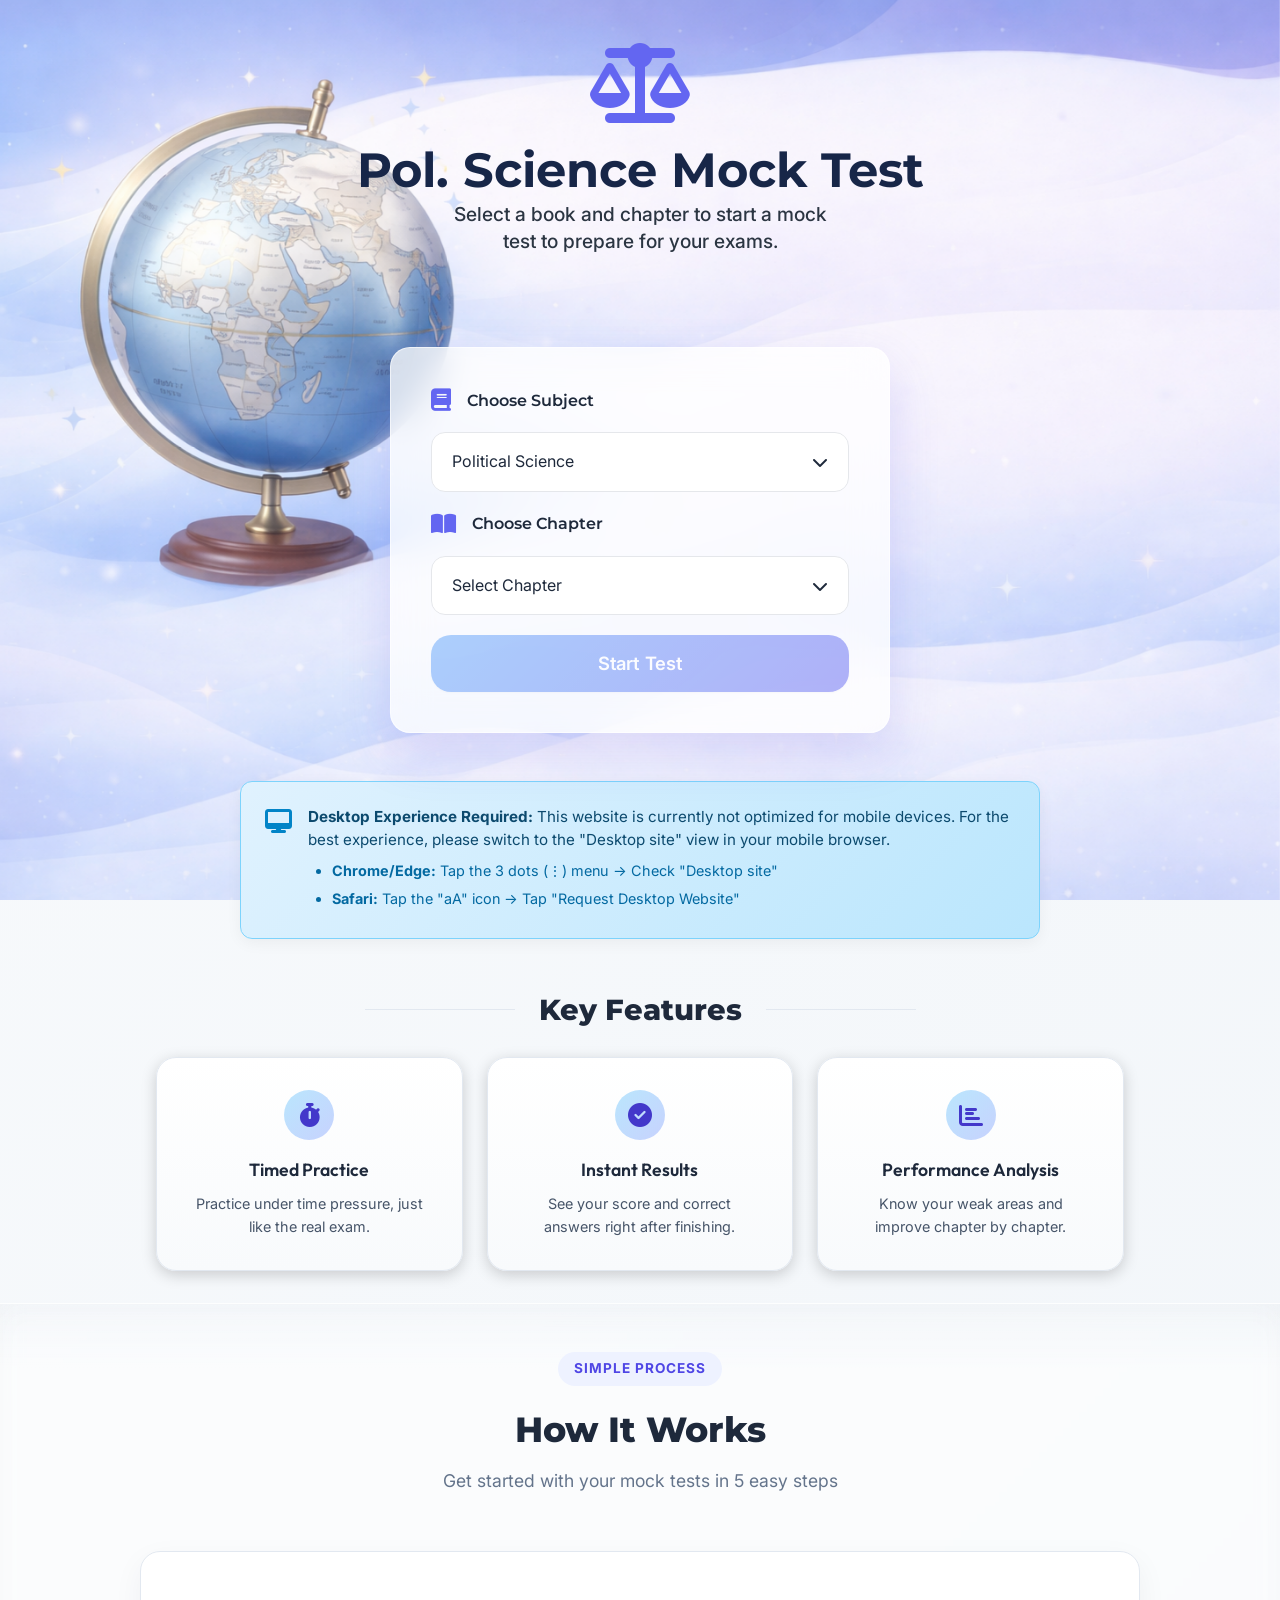
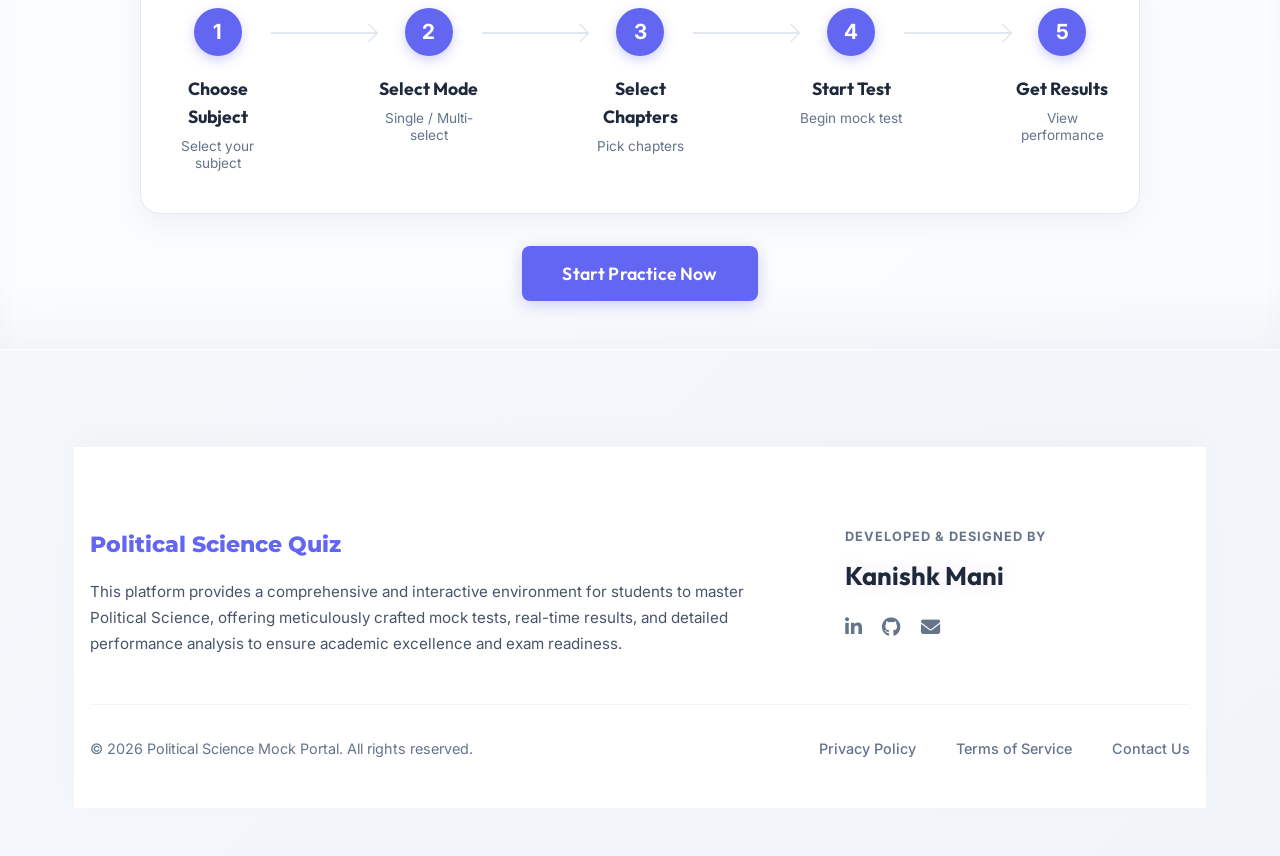
==== index.html @ 64379ecf "Add files via upload" ====
<!DOCTYPE html>
<html lang="en">

<head>
    <meta charset="UTF-8">
    <meta name="viewport" content="width=device-width, initial-scale=1.0">
    <title>Political Science Mock Test</title>
    <link rel="icon" type="image/png" href="assets/Favicon.png">

    <!-- CSS Files -->
    <link rel="stylesheet" href="css/common.css">
    <link rel="stylesheet" href="css/home.css">

    <!-- Google Fonts -->
    <link
        href="https://fonts.googleapis.com/css2?family=Inter:wght@400;500;600;700&family=Outfit:wght@400;600;700&family=Montserrat:wght@700;800&display=swap"
        rel="stylesheet">

    <!-- Font Awesome Icons -->
    <link rel="stylesheet" href="https://cdnjs.cloudflare.com/ajax/libs/font-awesome/6.4.0/css/all.min.css">
    <link rel="stylesheet" href="https://cdnjs.cloudflare.com/ajax/libs/font-awesome/4.7.0/css/font-awesome.min.css">
</head>

<body>
    <div id="app">
        <!-- Home Page -->
        <section id="home-view" class="view home-page">
            <div class="home-background"></div>

            <!-- Hero Section -->
            <header class="hero">
                <div class="hero-content">
                    <div class="hero-icon">
                        <i class="fa-solid fa-scale-balanced"></i>
                    </div>
                    <h1>Pol. Science Mock Test</h1>
                    <p>Select a book and chapter to start a mock test to prepare for your exams.</p>
                </div>
            </header>

            <!-- Main Content -->
            <main class="home-main">
                <!-- Selection Container -->
                <div class="selection-container">
                    <!-- Subject Selection -->
                    <div class="selection-header">
                        <div class="card-icon">
                            <i class="fa-solid fa-book"></i>
                        </div>
                        <label for="subject-trigger">Choose Subject</label>
                    </div>
                    <div class="custom-dropdown" id="subject-dropdown">
                        <div class="dropdown-trigger" id="subject-trigger">
                            <span id="selected-subject-text">Select Subject</span>
                            <i class="fas fa-chevron-down"></i>
                        </div>
                        <div class="dropdown-content" id="subject-dropdown-content">
                            <div class="chapter-list" id="subject-list">
                                <!-- Subjects will be injected here by JavaScript -->
                            </div>
                            <div class="hint-border"></div>
                        </div>
                    </div>

                    <!-- Chapter Selection -->
                    <div class="selection-header">
                        <div class="card-icon">
                            <i class="fa-sharp fa-solid fa-book-open"></i>
                        </div>
                        <label for="chapter-select">Choose Chapter</label>
                    </div>
                    <div class="custom-dropdown disabled" id="chapter-dropdown">
                        <div class="dropdown-trigger" id="chapter-trigger">
                            <span id="selected-chapter-text">Select Chapter</span>
                            <i class="fas fa-chevron-down"></i>
                        </div>
                        <div class="dropdown-content" id="chapter-dropdown-content">
                            <!-- Mode Selection -->
                            <div class="dropdown-header">
                                <label class="mode-option">
                                    <input type="radio" name="selection-mode" value="multi" checked>
                                    <span class="radio-custom"></span>
                                    <span class="mode-label">Multi-select mode</span>
                                </label>
                                <label class="mode-option">
                                    <input type="radio" name="selection-mode" value="single">
                                    <span class="radio-custom"></span>
                                    <span class="mode-label">Single-select mode</span>
                                </label>
                            </div>

                            <!-- Chapter List -->
                            <div class="chapter-list" id="chapter-list">
                                <div class="no-subject-msg">Please select a subject first</div>
                            </div>

                            <!-- Footer -->
                            <div class="dropdown-footer">
                                <div class="selection-status" id="selection-status">
                                    <span id="selected-count">0</span> Chapters Selected
                                </div>
                                <div class="dropdown-actions">
                                    <button type="button" class="apply-btn" id="apply-chapters-btn">Apply</button>
                                    <button type="button" class="clear-btn" id="clear-chapters-btn">Clear</button>
                                </div>
                            </div>

                            <!-- Mode Hint -->
                            <div class="mode-hint" id="mode-hint">
                                Multi-select mode: 50 random questions, 60-minute limit
                            </div>
                        </div>
                    </div>

                    <!-- Reshuffle Toggle -->
                    <div class="reshuffle-container">
                        <label class="toggle-label">
                            <input type="checkbox" id="reshuffle-toggle" checked>
                            <span class="toggle-slider"></span>
                            <span class="toggle-text">Reshuffle Questions</span>
                        </label>
                    </div>

                    <!-- Start Test Button -->
                    <button id="start-test-btn" class="primary-btn" disabled>
                        <span>Start Test</span>
                    </button>
                </div>

                <!-- Mobile Info Banner -->
                <div class="mobile-info-banner">
                    <i class="fas fa-desktop"></i>
                    <div class="mobile-info-content">
                        <p><strong>Desktop Experience Required:</strong> This website is currently not optimized for
                            mobile devices. For the best experience, please switch to the "Desktop site" view in your
                            mobile browser.</p>
                        <ul class="desktop-steps">
                            <li><strong>Chrome/Edge:</strong> Tap the 3 dots (⋮) menu &rarr; Check "Desktop site"</li>
                            <li><strong>Safari:</strong> Tap the "aA" icon &rarr; Tap "Request Desktop Website"</li>
                        </ul>
                    </div>
                </div>

                <!-- Key Features Divider -->
                <div class="features-divider">
                    <span class="line"></span>
                    <h3 class="features-title">Key Features</h3>
                    <span class="line"></span>
                </div>

                <!-- Features Section -->
                <div class="features-section">
                    <div class="feature-card">
                        <div class="feature-icon">
                            <i class="fas fa-stopwatch"></i>
                        </div>
                        <h4>Timed Practice</h4>
                        <p>Practice under time pressure, just like the real exam.</p>
                    </div>
                    <div class="feature-card">
                        <div class="feature-icon">
                            <i class="fas fa-check-circle"></i>
                        </div>
                        <h4>Instant Results</h4>
                        <p>See your score and correct answers right after finishing.</p>
                    </div>
                    <div class="feature-card">
                        <div class="feature-icon">
                            <i class="fas fa-chart-bar"></i>
                        </div>
                        <h4>Performance Analysis</h4>
                        <p>Know your weak areas and improve chapter by chapter.</p>
                    </div>
                </div>

                <!-- Premium How to Use Section -->
                <section class="how-to-use-wrapper">
                    <div class="how-to-use-container">
                        <div class="how-to-use-header">
                            <span class="badge">Simple Process</span>
                            <h3 class="premium-title">How It Works</h3>
                            <p>Get started with your mock tests in 5 easy steps</p>
                        </div>

                        <div class="timeline-container">
                            <div class="timeline-step">
                                <div class="step-number">1</div>
                                <h4>Choose Subject</h4>
                                <p>Select your subject</p>
                            </div>
                            <div class="timeline-connector"></div>
                            <div class="timeline-step">
                                <div class="step-number">2</div>
                                <h4>Select Mode</h4>
                                <p>Single / Multi-select</p>
                            </div>
                            <div class="timeline-connector"></div>
                            <div class="timeline-step">
                                <div class="step-number">3</div>
                                <h4>Select Chapters</h4>
                                <p>Pick chapters</p>
                            </div>
                            <div class="timeline-connector"></div>
                            <div class="timeline-step">
                                <div class="step-number">4</div>
                                <h4>Start Test</h4>
                                <p>Begin mock test</p>
                            </div>
                            <div class="timeline-connector"></div>
                            <div class="timeline-step">
                                <div class="step-number">5</div>
                                <h4>Get Results</h4>
                                <p>View performance</p>
                            </div>
                        </div>

                        <!-- Start Practice Action -->
                        <div class="practice-action">
                            <button id="practice-now-btn" class="primary-btn practice-now-btn">Start Practice
                                Now</button>
                        </div>
                    </div>
                </section>

                <!-- Footer Section -->
                <footer class="home-footer">
                    <div class="footer-inner">
                        <div class="footer-top">
                            <div class="footer-info">
                                <h4 class="footer-logo">Political Science Quiz</h4>
                                <p class="footer-description">This platform provides a comprehensive and interactive
                                    environment for students to master Political Science, offering meticulously crafted
                                    mock
                                    tests, real-time results, and detailed performance analysis to ensure academic
                                    excellence and exam readiness.</p>
                            </div>
                            <div class="footer-credits">
                                <span class="credit-label">Developed & Designed By</span>
                                <span class="credit-name">Kanishk Mani</span>
                                <div class="social-minimal">
                                    <a href="https://www.linkedin.com/in/kanishk-mani-087525321/" target="_blank"
                                        title="LinkedIn"><i class="fab fa-linkedin"></i></a>
                                    <a href="https://github.com/Spiderplant7450" target="_blank" title="GitHub"><i
                                            class="fab fa-github"></i></a>
                                    <a href="mailto:kanishk165439i@gmail.com" title="Email"><i
                                            class="fas fa-envelope"></i></a>
                                </div>
                            </div>
                        </div>
                        <div class="footer-divider"></div>
                        <div class="footer-bottom">
                            <p class="copyright">&copy; 2026 Political Science Mock Portal. All rights reserved.</p>
                            <div class="footer-links">
                                <a href="privacy.html">Privacy Policy</a>
                                <a href="terms.html">Terms of Service</a>
                                <a href="contact.html">Contact Us</a>
                            </div>
                        </div>
                    </div>
                </footer>
            </main>
        </section>
    </div>

    <!-- Pre-Test Instructions Modal -->
    <div id="instructions-modal-overlay" class="modal-overlay hidden">
        <div id="instructions-modal" class="modal-content">
            <div class="modal-header">
                <h3>Test Instructions & Guidelines</h3>
            </div>
            <div class="modal-body instructions-body">
                <h4 id="instr-test-title">Test Title: {Subject Name} - Mock Examination 2026</h4>

                <h5 class="instr-section-title">General Instructions:</h5>
                <ul class="instr-list">
                    <li><strong>Duration:</strong> You will have <span id="instr-duration">60 minutes</span> to complete
                        the examination.</li>
                    <li><strong>Question Count:</strong> The test consists of <span id="instr-qcount">50</span> Multiple
                        Choice Questions (MCQs).</li>
                    <li><strong>Marking Scheme:</strong> Each correct answer awards +5.00 marks. A penalty of -1.00 mark
                        is applied for each incorrect response. Unanswered questions receive 0 marks.</li>
                    <li><strong>Navigation:</strong> You can move between questions using the Question Palette on the
                        right side of the screen.</li>
                    <li><strong>Review System:</strong> You may use the "Mark for Review" button to flag questions you
                        wish to revisit later.</li>
                </ul>

                <h5 class="instr-section-title">Important Rules:</h5>
                <div class="instr-rules">
                    <ol>
                        <li><strong>Fullscreen Mode:</strong> You can enter Fullscreen Mode for a more immersive experience using the toggle button in the header. Exiting fullscreen or navigating away will trigger a security warning.</li>
                        <li><strong>Auto-Submit:</strong> The test will automatically submit once the timer reaches
                            00:00:00. Ensure all your answers are saved before time expires.</li>
                        <li><strong>Evaluations:</strong> Only questions that are "Saved" or "Answered & Marked for
                            Review" will be considered for the final score. Questions marked for review without saving
                            an answer will NOT be evaluated.</li>
                        <li><strong>No Pausing:</strong> Once started, the timer cannot be paused or stopped. Plan your
                            time management accordingly.</li>
                        <li><strong>Exit Warning:</strong> Exiting the test before submission will result in complete
                            loss of progress. There is no option to resume the test.</li>
                        <li><strong>Single Attempt:</strong> Each test configuration can only be attempted once per
                            session. Refreshing or closing the browser will terminate your attempt.</li>
                    </ol>
                </div>

                <h5 class="instr-section-title">Question Status Guide:</h5>
                <div class="instr-status-grid">
                    <div class="instr-status-item">
                        <div class="status-box answered"></div> Answered (Green)
                    </div>
                    <div class="instr-status-item">
                        <div class="status-box not-answered"></div> Not Answered (Red)
                    </div>
                    <div class="instr-status-item">
                        <div class="status-box not-visited"></div> Not Visited (Gray)
                    </div>
                    <div class="instr-status-item">
                        <div class="status-box review"></div> Marked for Review (Purple)
                    </div>
                    <div class="instr-status-item full-width">
                        <div class="status-box answered-review"></div> Answered & Marked for Review (Green-Purple)
                    </div>
                </div>

                <h5 class="instr-section-title">Best Practices:</h5>
                <ul class="instr-list best-practices">
                    <li><i class="fas fa-check"></i> Read each question carefully before selecting your answer</li>
                    <li><i class="fas fa-check"></i> Use "Save & Next" to confirm your response before moving forward
                    </li>
                    <li><i class="fas fa-check"></i> Utilize the "Mark for Review" feature for questions you're
                        uncertain about</li>
                    <li><i class="fas fa-check"></i> Monitor the remaining time regularly using the timer in the header
                    </li>
                    <li><i class="fas fa-check"></i> Review all marked questions before final submission</li>
                    <li><i class="fas fa-check"></i> Ensure you have a stable internet connection throughout the test
                    </li>
                </ul>
            </div>
            <div class="modal-footer">
                <button class="secondary-btn" id="instr-cancel-btn"><i class="fas fa-arrow-left"></i> Go Back</button>
                <button class="primary-btn" id="instr-continue-btn">I Understand, Continue <i
                        class="fa-solid fa-arrow-right"></i></button>
            </div>
        </div>
    </div>

    <!-- JavaScript Files -->
    <script src="js/registry.js"></script>
    <script src="js/common.js"></script>
    <script src="js/home.js"></script>
</body>

</html>
---- css/common.css ----
/* ==========================================================================
   COMMON.CSS - Shared Styles Across All Pages
   
   This file contains all the shared styles used across the quiz application:
   - Root CSS variables (colors, spacing, shadows)
   - Global resets and typography
   - Button system (primary, secondary, accent, danger)
   - Modal dialogs
   - Utility classes
   
   All pages should include this file first before their specific stylesheets.
   ========================================================================== */

/* ==========================================================================
   ROOT VARIABLES & COLOR SYSTEM
   
   Central color palette and design tokens used throughout the application.
   Modify these variables to change the entire theme.
   ========================================================================== */
:root {
    /* Primary Colors - Main brand color (indigo/purple) */
    --primary-color: #6366f1;
    --primary-hover: #4f46e5;
    --primary-light: #eef2ff;

    /* Accent Colors - Secondary actions and highlights (cyan) */
    --accent-color: #06b6d4;
    --accent-hover: #0891b2;

    /* Status Colors */
    --danger-color: #ef4444;
    /* Errors, incorrect answers */
    --danger-hover: #dc2626;
    --success-color: #22c55e;
    /* Correct answers, positive feedback */
    --success-light: #ecfdf5;
    --warning-color: #f59e0b;
    /* Warnings, cautions */

    /* Background Colors */
    --bg-color: #f8fafc;
    /* Main page background */
    --bg-secondary: #f1f5f9;
    /* Secondary backgrounds */
    --card-bg: #ffffff;
    /* Card backgrounds */

    /* Text Colors */
    --text-main: #1e293b;
    /* Primary text */
    --text-secondary: #475569;
    /* Secondary text */
    --text-muted: #64748b;
    /* Muted/disabled text */

    /* Border Colors */
    --border-color: #e2e8f0;
    /* Default borders */
    --border-hover: #cbd5e1;
    /* Hover state borders */

    /* Shadows - Progressive elevation system */
    --shadow-sm: 0 1px 2px 0 rgb(0 0 0 / 0.05);
    --shadow: 0 4px 6px -1px rgb(0 0 0 / 0.1), 0 2px 4px -2px rgb(0 0 0 / 0.1);
    --shadow-md: 0 10px 15px -3px rgb(0 0 0 / 0.1), 0 4px 6px -4px rgb(0 0 0 / 0.1);
    --shadow-lg: 0 20px 25px -5px rgb(0 0 0 / 0.1), 0 8px 10px -6px rgb(0 0 0 / 0.1);

    /* Border Radius - Consistent rounded corners */
    --radius: 12px;
    --radius-sm: 8px;
    --radius-lg: 16px;

    /* Transitions - Smooth animations */
    --transition: all 0.2s cubic-bezier(0.4, 0, 0.2, 1);
}

/* ==========================================================================
   GLOBAL RESETS & TYPOGRAPHY
   
   Base styles applied to all elements for consistency.
   ========================================================================== */
* {
    margin: 0;
    padding: 0;
    box-sizing: border-box;
    font-family: 'Inter', sans-serif;
    /* Default font for body text */
}

html {
    height: auto;
    overflow-y: auto;
}

body {
    background: linear-gradient(135deg, #f8fafc 0%, #f1f5f9 100%);
    color: var(--text-main);
    line-height: 1.6;
    min-height: 100vh;
    overflow-x: hidden;
    overflow-y: visible;
}

#app {
    min-height: 100vh;
    height: auto;
}

/* ==========================================================================
   BASE LAYOUT & VIEW CONTAINER
   
   Common layout structure for all pages/views.
   ========================================================================== */
.view {
    min-height: 100vh;
    height: auto;
    display: flex;
    flex-direction: column;
    animation: fadeIn 0.3s ease-in-out;
}

/* Utility class to hide elements */
.hidden {
    display: none !important;
}

/* Fade-in animation for smooth page transitions */
@keyframes fadeIn {
    from {
        opacity: 0;
        transform: translateY(10px);
    }

    to {
        opacity: 1;
        transform: translateY(0);
    }
}

/* ==========================================================================
   BUTTON SYSTEM
   
   Standardized button styles used across all pages:
   - primary-btn: Main call-to-action buttons (e.g., "Start Test", "Submit")
   - secondary-btn: Utility buttons (e.g., "Previous", "Cancel")
   - accent-btn: Important action buttons (e.g., "Save & Next")
   - danger-btn: Destructive actions (e.g., "Submit Quiz")
   ========================================================================== */
.primary-btn,
.accent-btn,
.secondary-btn,
.danger-btn {
    padding: 0.875rem 1.75rem;
    border-radius: var(--radius-sm);
    border: none;
    font-weight: 600;
    cursor: pointer;
    transition: var(--transition);
    font-size: 1rem;
    letter-spacing: 0.01em;
    box-shadow: var(--shadow-sm);
}

/* Primary Button - Main CTAs like "Start Test" */
.primary-btn {
    background: linear-gradient(135deg, #60a5fa, #6366f1);
    color: white;
    width: 100%;
    display: flex;
    align-items: center;
    justify-content: center;
    gap: 0.5rem;
    padding: 1.1rem 2rem;
    font-size: 1.15rem;
    font-weight: 600;
    border-radius: 20px;
}

.primary-btn:hover:not(:disabled) {
    background: linear-gradient(135deg, #4f46e5, #4338ca);
    box-shadow: var(--shadow-md);
    transform: translateY(-1px);
}

.primary-btn:active:not(:disabled) {
    transform: translateY(0);
}

.primary-btn:disabled {
    opacity: 0.5;
    cursor: not-allowed;
    transform: none;
}

/* Accent Button - Important actions like "Save & Next" */
.accent-btn {
    background: linear-gradient(135deg, var(--primary-color) 0%, var(--primary-hover) 100%);
    color: white;
}

.accent-btn:hover {
    background: linear-gradient(135deg, var(--primary-hover) 0%, #4338ca 100%);
    box-shadow: var(--shadow-md);
    transform: translateY(-1px);
}

/* Secondary Button - Utility buttons like "Previous", "Cancel" */
.secondary-btn {
    background-color: var(--bg-secondary);
    color: var(--text-main);
    border: 1px solid var(--border-color);
}

.secondary-btn:hover {
    background-color: var(--border-color);
    border-color: var(--border-hover);
    transform: translateY(-1px);
}

/* Danger Button - Destructive actions like "Submit Quiz" */
.danger-btn {
    background: linear-gradient(135deg, #1e293b 0%, #0f172a 100%);
    color: white;
}

.danger-btn:hover {
    background: linear-gradient(135deg, #0f172a 0%, #020617 100%);
    box-shadow: var(--shadow-md);
    transform: translateY(-1px);
}

/* ==========================================================================
   MODAL DIALOGS
   
   Reusable modal system for confirmation dialogs (exit, submit, etc.)
   ========================================================================== */

/* Modal Overlay - Dark background behind modal */
.modal-overlay {
    position: fixed;
    inset: 0;
    background: rgba(0, 0, 0, 0.5);
    backdrop-filter: blur(4px);
    z-index: 1000;
    display: flex;
    align-items: center;
    justify-content: center;
    animation: fadeIn 0.2s ease-out;
}

/* Modal Content Container */
.modal-content {
    background: white;
    width: 90%;
    max-width: 500px;
    border-radius: var(--radius-lg);
    box-shadow: var(--shadow-lg);
    overflow: hidden;
    animation: modalSlide 0.3s cubic-bezier(0.34, 1.56, 0.64, 1);
}

/* Modal slide-in animation */
@keyframes modalSlide {
    from {
        transform: translateY(20px) scale(0.95);
        opacity: 0;
    }

    to {
        transform: translateY(0) scale(1);
        opacity: 1;
    }
}

/* Modal Header */
.modal-header {
    padding: 1.5rem;
    border-bottom: 1px solid var(--border-color);
}

.modal-header h3 {
    font-family: 'Outfit', sans-serif;
    color: var(--text-main);
    font-size: 1.25rem;
}

/* Modal Body - Main content area */
.modal-body {
    padding: 1.5rem;
}

/* Modal Footer - Action buttons */
.modal-footer {
    padding: 1rem 1.5rem;
    background: #f8fafc;
    display: flex;
    justify-content: flex-end;
    gap: 1rem;
    border-top: 1px solid var(--border-color);
}

/* Submit Modal Stats Grid */
.submit-stats-grid {
    display: grid;
    grid-template-columns: 1fr 1fr;
    gap: 1.5rem;
    margin-bottom: 2rem;
}

.submit-stat-item {
    display: flex;
    align-items: center;
    gap: 1rem;
}

.submit-stat-item span {
    font-size: 0.9rem;
    color: var(--text-secondary);
    font-weight: 500;
}

.submit-stat-item.full-width {
    grid-column: span 2;
}

.submit-confirmation-text {
    text-align: center;
    font-weight: 600;
    color: var(--text-main);
    margin-top: 1rem;
    font-size: 1.1rem;
}

/* ==========================================================================
   UTILITY CLASSES
   
   Reusable utility classes for common styling patterns.
   ========================================================================== */

/* Text color utilities */
.success-text {
    color: #22c55e;
}

.danger-text {
    color: #f43f5e;
}

.muted-text {
    color: #64748b;
}

/* Positive/Negative marks display */
.positive {
    color: var(--success-color);
    font-weight: 600;
    background: var(--success-light);
    padding: 0.25rem 0.5rem;
    border-radius: 4px;
}

.negative {
    color: var(--danger-color);
    font-weight: 600;
    background: #fef2f2;
    padding: 0.25rem 0.5rem;
    border-radius: 4px;
}
---- css/home.css ----
/* ==========================================================================
   HOME.CSS - Home Page Specific Styles
   
   This file contains styles specific to the home/landing page:
   - Hero section with title and subtitle
   - Feature cards grid
   - Subject and chapter selection dropdowns
   - Toggle switches for options
   
   This file should be loaded AFTER common.css
   ========================================================================== */

/* ==========================================================================
   HOME PAGE LAYOUT
   ========================================================================== */
#home-view {
    position: relative;
    min-height: 100vh;
    overflow-x: hidden;
}

/* Background image for home page */
.home-background {
    position: fixed;
    inset: 0;
    background-image: url("../assets/A\ dreamy\ floating\ globe.png");
    background-size: cover;
    background-position: center top;
    background-repeat: no-repeat;
    z-index: 0;
}

/* ==========================================================================
   HERO SECTION
   
   Top section with app title and description
   ========================================================================== */
.hero {
    text-align: center;
    padding: 20px 14px 20px;
    position: relative;
    z-index: 2;
}

.hero-content {
    position: relative;
    z-index: 2;
}

/* Graduation cap icon */
.hero-icon {
    font-size: 5rem;
    margin-bottom: -1rem;
    color: var(--primary-color);
}

/* Main portal title (e.g., "Mock Test Portal") */
.hero h1 {
    font-family: 'Montserrat', sans-serif;
    font-size: 3rem;
    font-weight: 700;
    color: #172648;
    margin-bottom: -0.5rem;
    position: relative;
    z-index: 2;
}

/* Subtitle text under the title */
.hero p {
    font-size: 1.2rem;
    font-weight: 500;
    color: #2b3542;
    max-width: 410px;
    margin: 0 auto;
    line-height: 1.4;
}

/* ==========================================================================
   MAIN CONTENT AREA
   ========================================================================== */
.home-main {
    padding: 0 1rem 3rem;
    max-width: 1200px;
    margin: 0 auto;
    position: relative;
    z-index: 2;
}

/* ==========================================================================
   FEATURE CARDS SECTION
   
   Three cards showing app features (Timed Tests, Instant Results, Performance Analysis)
   ========================================================================== */
.features-section {
    display: grid;
    grid-template-columns: repeat(auto-fit, minmax(280px, 1fr));
    gap: 1.5rem;
    margin-top: 1.5rem;
    padding: 0 1rem;
    max-width: 1000px;
    margin-left: auto;
    margin-right: auto;
}

.feature-card {
    background: linear-gradient(180deg, #ffffff 0%, #f8fafc 100%);
    padding: 2rem;
    border-radius: 20px;
    box-shadow: 0 4px 15px rgba(0, 0, 0, 0.18);
    text-align: center;
    transition: var(--transition);
    border: 1px solid var(--border-color);
}

.feature-card:hover {
    transform: translateY(-5px);
    box-shadow: 0 8px 25px rgba(0, 0, 0, 0.18);
}

/* Icon circle in feature card */
.feature-icon {
    width: 50px;
    height: 50px;
    margin: 0 auto 1rem;
    background: linear-gradient(135deg, #bae6fd, #c7d2fe);
    border-radius: 50%;
    display: flex;
    align-items: center;
    justify-content: center;
    font-size: 1.5rem;
    color: #4338ca;
}

.feature-card h4 {
    font-family: 'Outfit', sans-serif;
    font-size: 1.1rem;
    font-weight: 600;
    color: var(--text-main);
    margin-bottom: 0.5rem;
}

.feature-card p {
    color: var(--text-secondary);
    font-size: 0.9rem;
    line-height: 1.6;
}

/* ==========================================================================
   SELECTION CONTAINER
   
   Main card containing subject/chapter selection and start button
   ========================================================================== */
.selection-container {
    max-width: 500px;
    margin: 4.5rem auto 0;
    /* Increased from 2.5rem to give room for upward dropdowns */
    background: rgba(255, 255, 255, 0.75);
    backdrop-filter: blur(18px);
    -webkit-backdrop-filter: blur(18px);
    padding: 2.5rem;
    border-radius: 20px;
    box-shadow: 0 20px 50px rgba(79, 70, 229, 0.18);
    display: flex;
    flex-direction: column;
    gap: 1.2rem;
    position: relative;
    z-index: 10;
    border: 1px solid rgba(255, 255, 255, 0.6);
}

/* Selection header with icon and label */
.selection-header {
    display: flex;
    align-items: center;
    gap: 1rem;
    margin-bottom: 0;
}

.card-icon {
    display: flex;
    align-items: center;
    justify-content: center;
    font-size: 1.4rem;
    color: #6366F1;
    flex-shrink: 0;
}

/* Labels for "Choose Subject" and "Choose Chapter" */
.selection-header label {
    font-weight: 600;
    color: var(--text-main);
    font-size: 1em;
    font-family: 'Montserrat', sans-serif;
}

/* ==========================================================================
   CUSTOM DROPDOWNS (Subject & Chapter)
   
   Styled dropdown menus with custom appearance
   ========================================================================== */
.custom-dropdown {
    position: relative;
    width: 100%;
}

.custom-dropdown.disabled {
    opacity: 0.5;
    pointer-events: none;
}

/* Dropdown trigger button (the clickable box) */
.dropdown-trigger {
    width: 100%;
    padding: 1rem 1.25rem;
    border-radius: 14px;
    border: 1.5px solid #e5e7eb;
    background: rgba(255, 255, 255, 0.95);
    font-family: 'Outfit', sans-serif;
    font-size: 1rem;
    cursor: pointer;
    transition: var(--transition);
    color: var(--text-main);
    display: flex;
    justify-content: space-between;
    align-items: center;
}

.dropdown-trigger:hover {
    border-color: var(--border-hover);
}

.dropdown-trigger.active {
    border-color: var(--primary-color);
    box-shadow: 0 0 0 3px var(--primary-light);
}

.dropdown-trigger i {
    transition: transform 0.3s ease;
}

.dropdown-trigger.active i {
    transform: rotate(180deg);
}

/* Dropdown content panel */
.dropdown-content {
    position: absolute;
    bottom: calc(100% + 15px);
    /* Moved slightly up for better visibility */
    left: 0;
    width: 100%;
    background: white;
    border-radius: 16px;
    box-shadow: 0 -10px 25px rgba(0, 0, 0, 0.1);
    /* Adjusted shadow for top placement */
    border: 1px solid var(--border-color);
    z-index: 100;
    display: none;
    transform-origin: bottom;
    /* Changed from top to bottom */
    animation: dropdownSlide 0.2s ease-out;
    max-height: calc(100vh - 150px);
    /* Safety: prevent touching top */
}

@keyframes dropdownSlide {
    from {
        opacity: 0;
        transform: translateY(10px);
        /* Changed direction for bottom-up */
    }

    to {
        opacity: 1;
        transform: translateY(0);
    }
}

.dropdown-content.show {
    display: block;
}

/* ==========================================================================
   DROPDOWN HEADER (Mode Selection)
   
   Radio buttons for single/multi-select mode
   ========================================================================== */
.dropdown-header {
    padding: 1rem;
    background: #f8fafc;
    border-bottom: 1px solid var(--border-color);
    border-radius: 16px 16px 0 0;
    /* Added rounding for top placement */
    display: flex;
    justify-content: space-around;
    gap: 1rem;
}

.mode-option {
    display: flex;
    align-items: center;
    gap: 0.5rem;
    cursor: pointer;
}

.mode-option input {
    display: none;
}

/* Custom radio button */
.radio-custom {
    width: 18px;
    height: 18px;
    border: 2px solid var(--border-color);
    border-radius: 50%;
    position: relative;
    transition: var(--transition);
}

.mode-option input:checked+.radio-custom {
    border-color: var(--primary-color);
}

.mode-option input:checked+.radio-custom::after {
    content: '';
    position: absolute;
    top: 50%;
    left: 50%;
    transform: translate(-50%, -50%);
    width: 10px;
    height: 10px;
    background: var(--primary-color);
    border-radius: 50%;
}

.mode-label {
    font-size: 0.9rem;
    font-weight: 600;
    color: var(--text-main);
}

/* ==========================================================================
   CHAPTER LIST
   
   Scrollable list of chapters with checkboxes
   ========================================================================== */
.chapter-list {
    max-height: 250px;
    overflow-y: auto;
    padding: 0;
    scroll-behavior: smooth;
    scrollbar-width: thin;
    scrollbar-color: var(--text-secondary) #f1f5f9;
}

.chapter-list::-webkit-scrollbar {
    width: 6px;
}

.chapter-list::-webkit-scrollbar-track {
    background: #f1f5f9;
}

.chapter-list::-webkit-scrollbar-thumb {
    background-color: var(--primary-color);
    border-radius: 10px;
}

/* Book header (sticky section headers) */
.book-header {
    background: rgba(79, 70, 229, 0.9);
    backdrop-filter: blur(8px);
    -webkit-backdrop-filter: blur(8px);
    color: white;
    padding: 0.6rem 1rem;
    font-size: 15px;
    font-weight: 700;
    position: sticky;
    top: 0;
    z-index: 5;
    font-family: 'Montserrat', sans-serif;
    letter-spacing: 0.02em;
    box-shadow: 0 2px 4px rgba(0, 0, 0, 0.1);
}

/* Individual chapter item */
.chapter-item {
    padding: 0.75rem 1rem;
    display: flex;
    align-items: center;
    justify-content: space-between;
    transition: var(--transition);
    cursor: pointer;
    border-bottom: 1px solid #3333352d;
}

.chapter-item:last-child {
    border-bottom: none;
}

.chapter-item:hover,
.chapter-item.selected {
    background: var(--primary-light);
}

.chapter-item-left {
    display: flex;
    align-items: center;
    gap: 0.75rem;
    flex: 1;
}

/* Custom checkbox for chapter selection */
.chapter-checkbox {
    width: 18px;
    height: 18px;
    border: 2px solid var(--border-color);
    border-radius: 4px;
    display: flex;
    align-items: center;
    justify-content: center;
    transition: var(--transition);
    background: white;
}

.chapter-item.selected .chapter-checkbox {
    background: var(--primary-color);
    border-color: var(--primary-color);
}

.chapter-checkbox i {
    color: white;
    font-size: 0.7rem;
    display: none;
}

.chapter-item.selected .chapter-checkbox i {
    display: block;
}

/* Chapter name text */
.chapter-name {
    font-family: 'Outfit', sans-serif;
    font-size: 15px;
    color: var(--text-main);
    font-weight: 500;
}

/* Question count badge (e.g., "50 quests") */
.quest-count {
    font-size: 0.85rem;
    color: var(--text-muted);
    font-weight: 400;
}

/* Message when no subject is selected */
.no-subject-msg {
    padding: 2rem;
    text-align: center;
    color: var(--text-muted);
    font-size: 0.9rem;
}

/* ==========================================================================
   DROPDOWN FOOTER
   
   Apply/Clear buttons and selection status
   ========================================================================== */
.dropdown-footer {
    padding: 1rem;
    border-top: 1px solid var(--border-color);
    background: white;
    display: flex;
    flex-direction: column;
    align-items: center;
    gap: 1rem;
    border-radius: 0;
}

/* Selection status badge (e.g., "3 Chapters Selected") */
.selection-status {
    background: var(--primary-light);
    color: #4338ca;
    padding: 0.5rem 1rem;
    border-radius: 20px;
    font-size: 0.85rem;
    font-weight: 600;
}

/* Apply and Clear buttons container */
.dropdown-actions {
    display: grid;
    grid-template-columns: 1fr 1fr;
    gap: 1rem;
    width: 100%;
}

.apply-btn,
.clear-btn {
    padding: 0.75rem;
    border-radius: 10px;
    font-weight: 600;
    cursor: pointer;
    transition: var(--transition);
    font-size: 0.95rem;
    text-align: center;
}

.apply-btn {
    background: linear-gradient(135deg, #60a5fa, #6366f1);
    color: white;
    border: none;
}

.apply-btn:hover {
    background: linear-gradient(135deg, #4f46e5, #4338ca);
    transform: translateY(-1px);
}

.clear-btn {
    background: white;
    color: var(--text-secondary);
    border: 1px solid var(--border-color);
}

.clear-btn:hover {
    background: var(--bg-secondary);
    border-color: var(--border-hover);
}

/* ==========================================================================
   MODE HINT
   
   Information text at bottom of dropdown (e.g., "50 random questions, 60-minute limit")
   ========================================================================== */
.mode-hint {
    font-size: 0.85rem;
    color: var(--text-muted);
    text-align: center;
    width: 100%;
    padding: 1rem 0.5rem 1.25rem;
    border-radius: 0 0 16px 16px;
    transition: var(--transition);
    font-weight: 600;
    white-space: normal;
}

.mode-hint.multi-mode,
.mode-hint.single-mode {
    background: #eef2ff;
    color: #4338ca;
    border-bottom: 5.5px solid #6366f1;
}

.hint-border {
    height: 15px;
    width: 100%;
    border-bottom: 5.5px solid #6366f1;
    border-radius: 0 0 16px 16px;
    margin-top: auto;
}

/* ==========================================================================
   RESHUFFLE TOGGLE
   
   Toggle switch for question reshuffling option
   ========================================================================== */
.reshuffle-container {
    margin-top: 0.5rem;
}

.toggle-label {
    display: flex;
    align-items: center;
    gap: 0.75rem;
    cursor: pointer;
    user-select: none;
}

.toggle-label input[type="checkbox"] {
    display: none;
}

/* Toggle slider switch */
.toggle-slider {
    position: relative;
    width: 50px;
    height: 26px;
    background-color: #e5e7eb;
    border-radius: 26px;
    transition: var(--transition);
}

.toggle-slider::before {
    content: '';
    position: absolute;
    width: 20px;
    height: 20px;
    border-radius: 50%;
    background-color: white;
    top: 3px;
    left: 3px;
    transition: var(--transition);
    box-shadow: 0 2px 4px rgba(0, 0, 0, 0.2);
}

.toggle-label input[type="checkbox"]:checked+.toggle-slider {
    background: linear-gradient(135deg, #38bdf8, #6366f1);
}

.toggle-label input[type="checkbox"]:checked+.toggle-slider::before {
    transform: translateX(24px);
}

.toggle-text {
    font-size: 0.95rem;
    font-weight: 500;
    color: var(--text-main);
    font-family: 'Outfit', sans-serif;
}

/* ==========================================================================
   MOBILE INFO BANNER
   ========================================================================== */
.mobile-info-banner {
    max-width: 800px;
    margin: 3rem auto 0;
    background: linear-gradient(135deg, #e0f2fe, #bae6fd);
    border-radius: 12px;
    padding: 1.5rem;
    display: flex;
    align-items: flex-start;
    gap: 1rem;
    box-shadow: 0 4px 15px rgba(0, 0, 0, 0.05);
    border: 1px solid #7dd3fc;
}

.mobile-info-banner i {
    font-size: 1.5rem;
    color: #0284c7;
    margin-top: 0.2rem;
}

.mobile-info-content {
    display: flex;
    flex-direction: column;
    gap: 0.5rem;
}

.mobile-info-banner p {
    color: #0c4a6e;
    font-size: 0.95rem;
    line-height: 1.5;
    margin: 0;
}

.desktop-steps {
    list-style-type: disc;
    margin: 0;
    padding-left: 1.5rem;
    color: #0369a1;
    font-size: 0.9rem;
}

.desktop-steps li {
    margin-bottom: 0.25rem;
}

/* ==========================================================================
   FEATURES TITLE DIVIDER
   ========================================================================== */
.features-divider {
    display: flex;
    align-items: center;
    justify-content: center;
    gap: 1.5rem;
    margin: 3rem 0 1.5rem;
}

.features-divider .line {
    height: 1px;
    flex-grow: 1;
    max-width: 150px;
    background: #e2e8f0;
}

.features-title {
    font-family: 'Montserrat', sans-serif;
    color: #1e293b;
    font-size: 1.8rem;
    font-weight: 800;
    margin: 0;
}

/* ==========================================================================
   PREMIUM HOW TO USE SECTION
   ========================================================================== */
.how-to-use-wrapper {
    background: linear-gradient(180deg, rgba(255, 255, 255, 0) 0%, rgba(255, 255, 255, 0.6) 10%, rgba(255, 255, 255, 0.6) 90%, rgba(255, 255, 255, 0) 100%);
    padding: 3rem 1rem;
    margin: 2rem calc(-50vw + 50%);
    position: relative;
    box-shadow: 0 4px 30px rgba(0, 0, 0, 0.02) inset;
    border-top: 1px solid rgba(255, 255, 255, 0.8);
    border-bottom: 1px solid rgba(255, 255, 255, 0.8);
    backdrop-filter: blur(10px);
}

.how-to-use-container {
    max-width: 1000px;
    margin: 0 auto;
}

.how-to-use-header {
    text-align: center;
    margin-bottom: 3.5rem;
}

.how-to-use-header .badge {
    background: #eef2ff;
    color: #4f46e5;
    padding: 0.4rem 1rem;
    border-radius: 20px;
    font-size: 0.85rem;
    font-weight: 700;
    text-transform: uppercase;
    letter-spacing: 1px;
    display: inline-block;
    margin-bottom: 1rem;
}

.premium-title {
    font-family: 'Montserrat', sans-serif;
    color: #1e293b;
    font-size: 2.2rem;
    font-weight: 800;
    margin-bottom: 0.5rem;
}

.how-to-use-header p {
    color: #64748b;
    font-size: 1.1rem;
}

/* Timeline Layout */
.timeline-container {
    background: white;
    border-radius: 20px;
    padding: 3.5rem 1.5rem 2.5rem;
    box-shadow: 0 10px 30px rgba(0, 0, 0, 0.05);
    display: flex;
    justify-content: space-between;
    align-items: flex-start;
    position: relative;
    max-width: 1100px;
    margin: 0 auto;
    border: 1px solid var(--border-color);
}

.timeline-step {
    display: flex;
    flex-direction: column;
    align-items: center;
    position: relative;
    z-index: 2;
    flex: 1;
    text-align: center;
}

.step-number {
    width: 48px;
    height: 48px;
    background: #6366f1;
    color: white;
    border-radius: 50%;
    display: flex;
    align-items: center;
    justify-content: center;
    font-size: 1.3rem;
    font-weight: 700;
    margin-bottom: 1.2rem;
    box-shadow: 0 4px 12px rgba(99, 102, 241, 0.3);
    transition: transform 0.2s ease;
}

.timeline-step:hover .step-number {
    transform: scale(1.1);
    background: #4f46e5;
}

.timeline-step h4 {
    font-family: 'Outfit', sans-serif;
    color: #1e293b;
    font-size: 1.1rem;
    font-weight: 700;
    margin-bottom: 0.4rem;
    margin-top: 0;
}

.timeline-step p {
    color: #64748b;
    font-size: 0.85rem;
    margin: 0;
    line-height: 1.3;
}

/* Connecting Lines */
.timeline-connector {
    flex: 1;
    position: relative;
    height: 2px;
    background-color: #e2e8f0;
    margin-top: 24px; /* Center with 48px circle top-aligned */
    z-index: 1;
    min-width: 30px;
}

/* Hide the font-awesome icon completely */
.timeline-connector i {
    display: none;
}

/* CSS Arrowhead */
.timeline-connector::after {
    content: '';
    position: absolute;
    right: 0;
    top: 50%;
    width: 12px;
    height: 12px;
    border-top: 2px solid #e2e8f0;
    border-right: 2px solid #e2e8f0;
    transform: translateY(-50%) rotate(45deg);
    border-radius: 1px;
}

/* Practice Now Action Box */
.practice-action {
    display: flex;
    justify-content: center;
    margin-top: 2rem;
}

.practice-now-btn {
    width: auto;
    padding: 1rem 2.5rem;
    border-radius: 8px;
    background: #6366f1;
    color: white;
    font-size: 1.1rem;
    font-family: 'Outfit', sans-serif;
    font-weight: 600;
    cursor: pointer;
    box-shadow: 0 4px 15px rgba(99, 102, 241, 0.3);
    transition: all 0.3s ease;
    border: none;
}

.practice-now-btn:hover {
    background: #4f46e5;
    transform: translateY(-2px);
    box-shadow: 0 6px 20px rgba(99, 102, 241, 0.4);
}

/* ==========================================================================
   HOME PAGE FOOTER
   ========================================================================== */
.home-footer {
    background: #ffffff;
    padding: 5rem 1rem 3rem;
    margin-top: 6rem;
    border-top: 1px solid #f1f5f9;
    position: relative;
    z-index: 10;
    box-shadow: 0 -10px 30px rgba(0, 0, 0, 0.02);
}

.footer-inner {
    max-width: 1100px;
    margin: 0 auto;
}

.footer-top {
    display: flex;
    justify-content: space-between;
    gap: 4rem;
    margin-bottom: 3rem;
    flex-wrap: wrap;
}

.footer-info {
    flex: 2;
    min-width: 300px;
}

.footer-logo {
    font-family: 'Montserrat', sans-serif;
    font-size: 1.4rem;
    font-weight: 800;
    color: var(--primary-color);
    margin-bottom: 1rem;
}

.footer-description {
    color: var(--text-secondary);
    font-size: 0.95rem;
    line-height: 1.7;
}

.footer-credits {
    flex: 1;
    min-width: 200px;
    display: flex;
    flex-direction: column;
    align-items: flex-start;
}

.credit-label {
    font-size: 0.8rem;
    color: var(--text-muted);
    text-transform: uppercase;
    letter-spacing: 1px;
    margin-bottom: 0.5rem;
    font-weight: 700;
}

.credit-name {
    font-family: 'Outfit', sans-serif;
    font-size: 1.6rem;
    font-weight: 700;
    color: var(--text-main);
    margin-bottom: 1rem;
    text-shadow: 0 0 20px rgba(99, 102, 241, 0.1);
}

.social-minimal {
    display: flex;
    gap: 1.25rem;
    font-size: 1.2rem;
    color: var(--text-muted);
}

.social-minimal a {
    color: inherit;
    text-decoration: none;
}

.social-minimal i {
    cursor: pointer;
    transition: var(--transition);
}

.social-minimal i:hover {
    color: var(--primary-color);
    transform: translateY(-3px);
}

.footer-divider {
    height: 1px;
    background: #f1f5f9;
    margin-bottom: 2rem;
}

.footer-bottom {
    display: flex;
    justify-content: space-between;
    align-items: center;
    flex-wrap: wrap;
    gap: 1rem;
    color: var(--text-muted);
    font-size: 0.9rem;
}

.footer-links {
    display: flex;
    gap: 2.5rem;
}

.footer-links a {
    color: var(--text-muted);
    text-decoration: none;
    font-size: 0.9rem;
    font-weight: 500;
    transition: var(--transition);
    position: relative;
}

.footer-links a::after {
    content: '';
    position: absolute;
    bottom: -4px;
    left: 0;
    width: 0;
    height: 1.5px;
    background: var(--primary-color);
    transition: var(--transition);
}

.footer-links a:hover {
    color: var(--primary-color);
}

.footer-links a:hover::after {
    width: 100%;
}

/* ==========================================================================
   PREMIUM INSTRUCTIONS MODAL
   ========================================================================== */
#instructions-modal-overlay {
    backdrop-filter: blur(8px);
    -webkit-backdrop-filter: blur(8px);
    background: rgba(15, 23, 42, 0.65);
}

#instructions-modal {
    max-width: 750px;
    width: 95%;
    border-radius: 24px;
    box-shadow: 0 25px 50px -12px rgba(0, 0, 0, 0.35);
    border: 1px solid rgba(255, 255, 255, 0.2);
    display: flex;
    flex-direction: column;
}

#instructions-modal .modal-header {
    background: linear-gradient(135deg, #1e1b4b 0%, #4338ca 100%);
    padding: 1.75rem 2rem;
    border-bottom: none;
    position: relative;
    overflow: hidden;
}

#instructions-modal .modal-header::before {
    content: '';
    position: absolute;
    top: 0;
    left: 0;
    right: 0;
    bottom: 0;
    background: url("../assets/A dreamy floating globe.png") center/cover;
    opacity: 0.15;
    mix-blend-mode: overlay;
}

#instructions-modal .modal-header h3 {
    color: white;
    font-size: 1.5rem;
    font-weight: 800;
    margin: 0;
    position: relative;
    z-index: 2;
    display: flex;
    align-items: center;
    gap: 0.75rem;
}

#instructions-modal .modal-header h3::before {
    content: '\f05a'; /* fa-info-circle */
    font-family: 'Font Awesome 6 Free';
    font-weight: 900;
    color: #a5b4fc;
    font-size: 1.4rem;
}

.instructions-body {
    max-height: 65vh;
    overflow-y: auto;
    padding: 2rem 2.5rem;
    background: #f8fafc;
    scrollbar-width: thin;
    scrollbar-color: #cbd5e1 transparent;
}

.instructions-body::-webkit-scrollbar {
    width: 8px;
}
.instructions-body::-webkit-scrollbar-track {
    background: transparent;
}
.instructions-body::-webkit-scrollbar-thumb {
    background: #cbd5e1;
    border-radius: 10px;
}

#instr-test-title {
    font-size: 1.35rem;
    color: #1e293b;
    margin-bottom: 2rem;
    font-weight: 800;
    text-align: center;
    border-bottom: 2px dashed #cbd5e1;
    padding-bottom: 1rem;
    font-family: 'Outfit', sans-serif;
}

.instr-section-title {
    font-size: 1.15rem;
    color: #334155;
    margin-bottom: 1rem;
    margin-top: 2rem;
    font-weight: 800;
    font-family: 'Outfit', sans-serif;
    display: flex;
    align-items: center;
    gap: 0.5rem;
}

.instr-section-title::before {
    content: '';
    display: inline-block;
    width: 6px;
    height: 18px;
    background: #6366f1;
    border-radius: 4px;
}

.instr-list {
    list-style-type: none;
    padding-left: 0;
    color: #475569;
    margin-bottom: 1rem;
}

.instr-list li {
    position: relative;
    padding-left: 1.75rem;
    margin-bottom: 0.8rem;
    line-height: 1.6;
    background: white;
    padding: 0.75rem 1rem 0.75rem 2.5rem;
    border-radius: 12px;
    border: 1px solid #e2e8f0;
    box-shadow: 0 2px 4px rgba(0,0,0,0.02);
}

.instr-list li::before {
    content: '\f105'; /* fa-angle-right */
    font-family: 'Font Awesome 6 Free';
    font-weight: 900;
    position: absolute;
    left: 1rem;
    top: 50%;
    transform: translateY(-50%);
    color: #6366f1;
}

.instr-rules {
    background: linear-gradient(135deg, #fff1f2 0%, #ffe4e6 100%);
    border: 1px solid #fecdd3;
    border-left: 5px solid #f43f5e;
    padding: 1.5rem;
    border-radius: 12px;
    box-shadow: 0 4px 6px rgba(244, 63, 94, 0.05);
}

.instr-rules ol {
    margin: 0;
    padding-left: 1.5rem;
    color: #881337;
    font-weight: 500;
}

.instr-rules li {
    margin-bottom: 0.85rem;
    line-height: 1.6;
    padding-left: 0.5rem;
}
.instr-rules li::marker {
    font-weight: 800;
    color: #e11d48;
}

.instr-status-grid {
    display: grid;
    grid-template-columns: repeat(2, 1fr);
    gap: 1rem;
    background: white;
    padding: 1.5rem;
    border-radius: 16px;
    border: 1px solid #e2e8f0;
    box-shadow: 0 4px 10px rgba(0,0,0,0.02);
}

.instr-status-item {
    display: flex;
    align-items: center;
    gap: 0.75rem;
    color: #334155;
    font-size: 0.95rem;
    font-weight: 500;
    background: #f8fafc;
    padding: 0.75rem 1rem;
    border-radius: 10px;
    border: 1px solid #f1f5f9;
}

.instr-status-item.full-width {
    grid-column: span 2;
}

.best-practices {
    display: grid;
    grid-template-columns: repeat(2, 1fr);
    gap: 1rem;
    list-style: none;
    padding: 0;
}

.best-practices li {
    background: linear-gradient(135deg, #ecfdf5 0%, #d1fae5 100%);
    border: 1px solid #a7f3d0;
    padding: 1rem;
    border-radius: 12px;
    display: flex;
    align-items: flex-start;
    gap: 0.75rem;
    color: #065f46;
    font-weight: 500;
    margin: 0; /* Reset margins from .instr-list */
    line-height: 1.5;
}

.best-practices li::before {
    display: none; /* Remove angle right arrow */
}

.best-practices i {
    color: #10b981;
    font-size: 1.25rem;
    margin-top: 0.1rem;
}

#instructions-modal .modal-footer {
    padding: 1.5rem 2.5rem;
    background: white;
    border-top: 1px solid #e2e8f0;
}

#instructions-modal .modal-footer .primary-btn {
    width: auto;
    border-radius: 12px;
    padding: 0.85rem 2rem;
    font-size: 1.05rem;
}

#instructions-modal .modal-footer .secondary-btn {
    border-radius: 12px;
    padding: 0.85rem 1.5rem;
}

/* Status box for the modal */
.status-box {
    width: 24px;
    height: 24px;
    display: flex;
    align-items: center;
    justify-content: center;
    border-radius: 4px;
    color: white;
    font-weight: 700;
    font-size: 0.75rem;
    flex-shrink: 0;
    box-shadow: var(--shadow-sm);
}

.answered {
    background: linear-gradient(135deg, var(--success-color) 0%, #16a34a 100%);
}

.not-answered {
    background: linear-gradient(135deg, var(--danger-color) 0%, #dc2626 100%);
}

.not-visited {
    background-color: #e5e7eb;
    color: var(--text-muted);
    border: 1px solid var(--border-color);
}

.review {
    background: linear-gradient(135deg, var(--primary-color) 0%, #8b5cf6 100%);
    border-radius: var(--radius-sm);
}

.answered-review {
    background: linear-gradient(135deg, var(--success-color) 50%, var(--primary-color) 50%);
    border-radius: var(--radius-sm);
}

@media (max-width: 768px) {
    .mobile-info-banner {
        flex-direction: column;
        align-items: center;
        text-align: center;
    }

    .desktop-steps {
        text-align: left;
    }

    .timeline-container {
        flex-direction: column;
        align-items: flex-start;
        gap: 2.5rem;
        padding: 3rem 1.5rem;
    }

    .timeline-step {
        flex-direction: row;
        gap: 1.5rem;
        text-align: left;
        width: 100%;
        align-items: center;
    }

    .step-number {
        margin-bottom: 0;
        min-width: 48px;
        height: 48px;
        font-size: 1.2rem;
    }

    .timeline-connector {
        display: none;
    }

    .timeline-container::before {
        content: '';
        position: absolute;
        top: 40px;
        bottom: 40px;
        left: 46px;
        width: 2px;
        background: linear-gradient(180deg, #6366f1 50%, transparent 50%);
        background-size: 100% 12px;
        opacity: 0.3;
        z-index: 1;
    }

    .home-footer {
        padding: 3rem 1.5rem 2rem;
        text-align: center;
    }

    .footer-top {
        flex-direction: column;
        gap: 2.5rem;
    }

    .footer-credits {
        align-items: center;
    }

    .footer-bottom {
        flex-direction: column;
        gap: 1.5rem;
    }

    .footer-links {
        gap: 1.5rem;
        justify-content: center;
    }
}
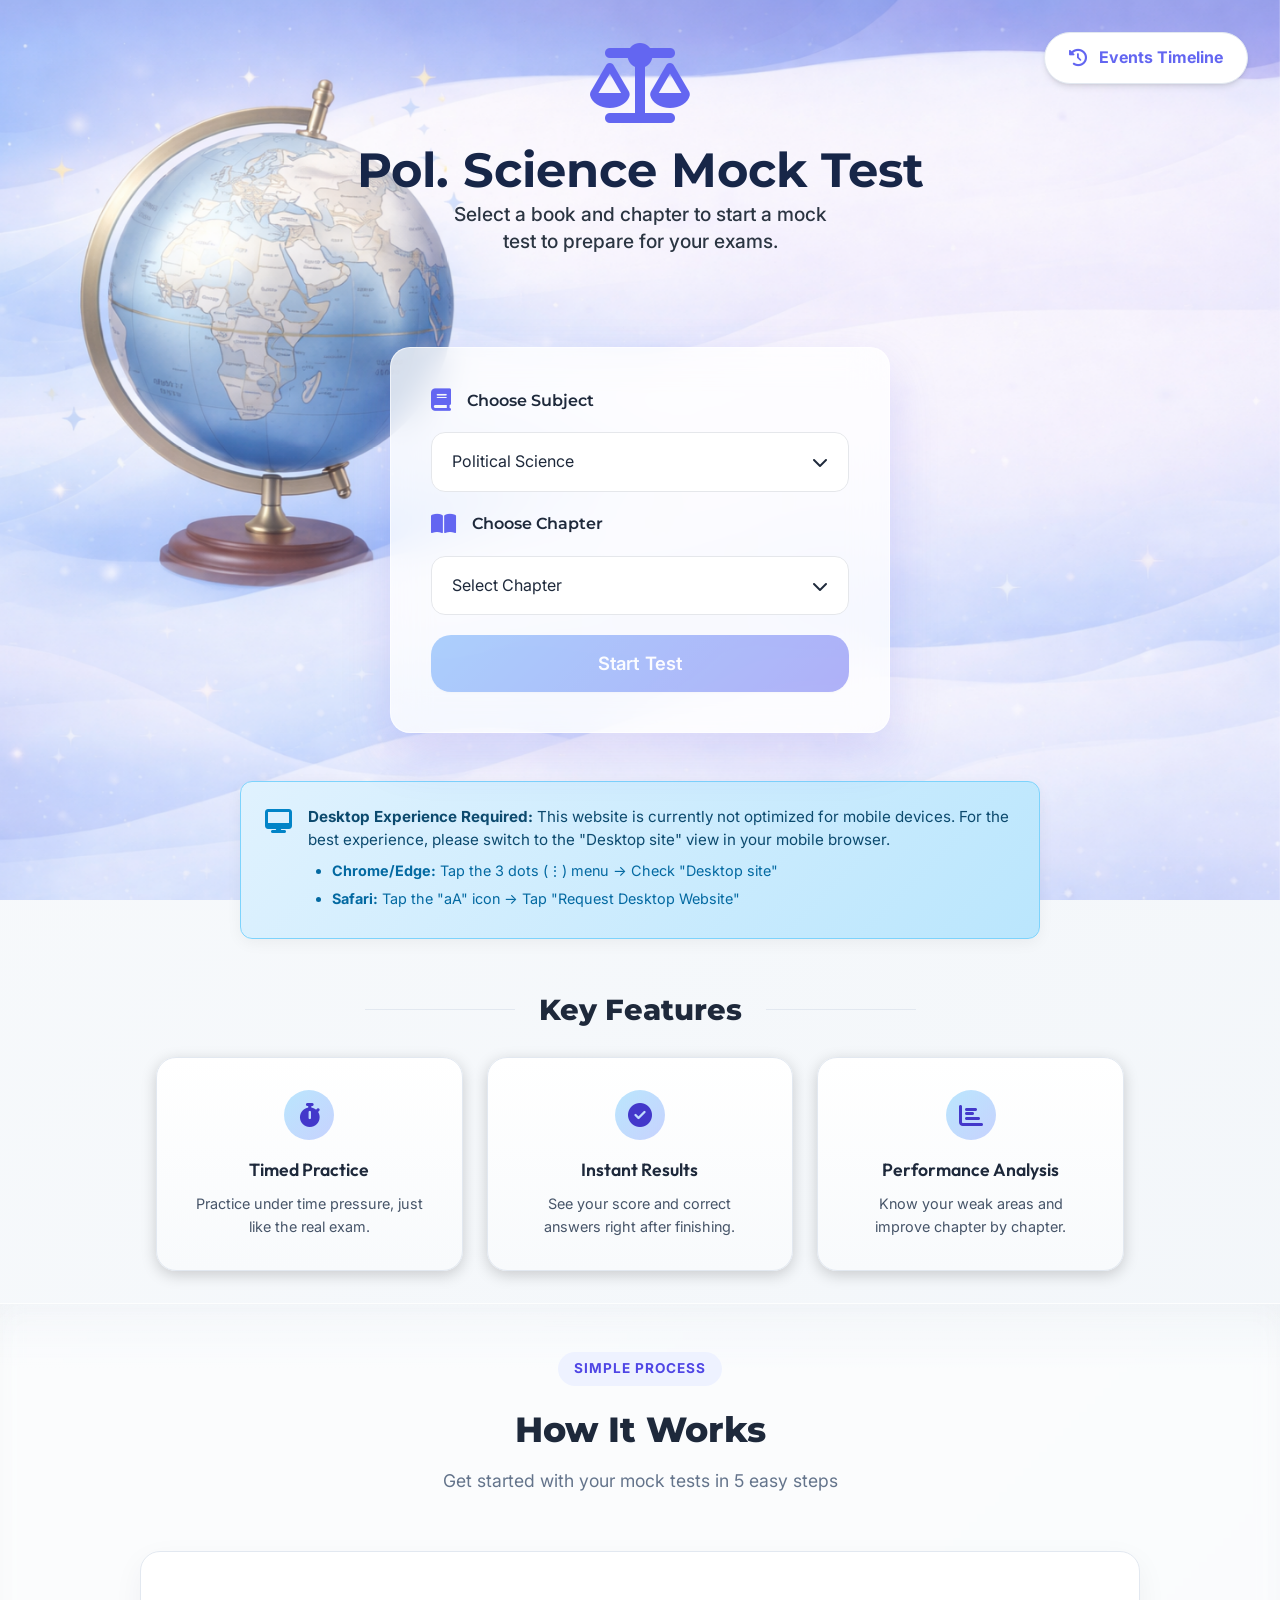
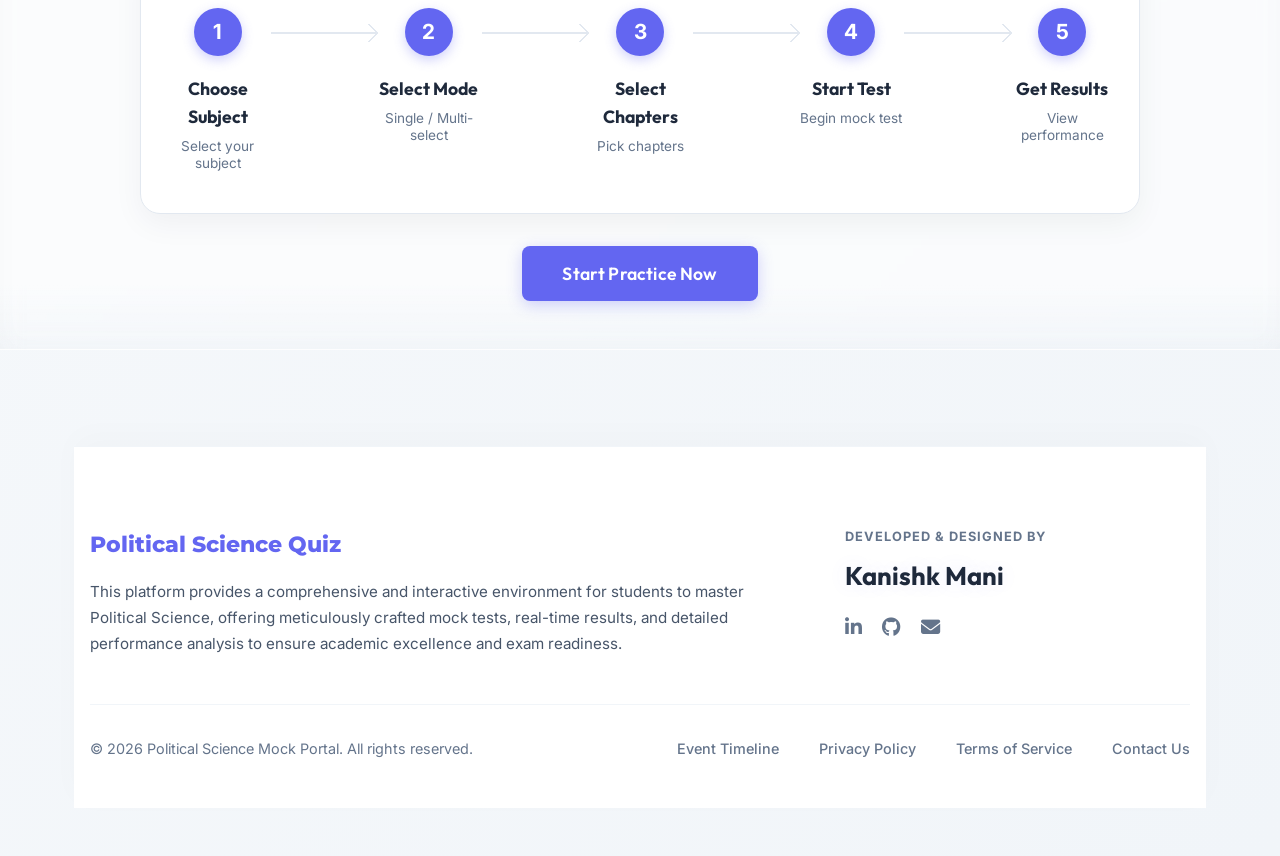
==== commit 711f0950: "Commit changes" ====
--- a/index.html
+++ b/index.html
@@ -2,6 +2,16 @@
 <html lang="en">
 
 <head>
+    <!-- Google tag (gtag.js) -->
+    <script async src="https://www.googletagmanager.com/gtag/js?id=G-N9FMXSV0R2"></script>
+    <script>
+        window.dataLayer = window.dataLayer || [];
+        function gtag() { dataLayer.push(arguments); }
+        gtag('js', new Date());
+
+        gtag('config', 'G-N9FMXSV0R2');
+    </script>
+
     <meta charset="UTF-8">
     <meta name="viewport" content="width=device-width, initial-scale=1.0">
     <title>Political Science Mock Test</title>
@@ -26,6 +36,14 @@
         <!-- Home Page -->
         <section id="home-view" class="view home-page">
             <div class="home-background"></div>
+
+            <!-- Top Actions -->
+            <div class="header-actions">
+                <a href="pages/timeline.html" class="timeline-nav-btn">
+                    <i class="fas fa-history"></i>
+                    <span>Events Timeline</span>
+                </a>
+            </div>
 
             <!-- Hero Section -->
             <header class="hero">
@@ -251,6 +269,7 @@
                         <div class="footer-bottom">
                             <p class="copyright">&copy; 2026 Political Science Mock Portal. All rights reserved.</p>
                             <div class="footer-links">
+                                <a href="pages/timeline.html">Event Timeline</a>
                                 <a href="privacy.html">Privacy Policy</a>
                                 <a href="terms.html">Terms of Service</a>
                                 <a href="contact.html">Contact Us</a>
--- a/css/home.css
+++ b/css/home.css
@@ -31,6 +31,48 @@
 }
 
 /* ==========================================================================
+   HEADER ACTIONS (Top Right Buttons)
+   ========================================================================== */
+.header-actions {
+    position: absolute;
+    top: 2rem;
+    right: 2rem;
+    z-index: 100;
+}
+
+.timeline-nav-btn {
+    display: flex;
+    align-items: center;
+    gap: 0.75rem;
+    padding: 0.75rem 1.5rem;
+    background: white;
+    color: var(--primary-color);
+    text-decoration: none;
+    font-weight: 700;
+    border-radius: 30px;
+    box-shadow: var(--shadow);
+    transition: var(--transition);
+    border: 1px solid var(--border-color);
+    font-family: 'Outfit', sans-serif;
+}
+
+.timeline-nav-btn i {
+    font-size: 1.1rem;
+}
+
+.timeline-nav-btn:hover {
+    transform: translateY(-2px);
+    box-shadow: var(--shadow-md);
+    background: var(--primary-color);
+    color: white;
+    border-color: var(--primary-color);
+}
+
+.timeline-nav-btn:active {
+    transform: translateY(0);
+}
+
+/* ==========================================================================
    HERO SECTION
    
    Top section with app title and description
@@ -115,6 +157,14 @@
 .feature-card:hover {
     transform: translateY(-5px);
     box-shadow: 0 8px 25px rgba(0, 0, 0, 0.18);
+}
+
+.feature-card.clickable {
+    cursor: pointer;
+}
+
+.feature-card.clickable:active {
+    transform: scale(0.98);
 }
 
 /* Icon circle in feature card */
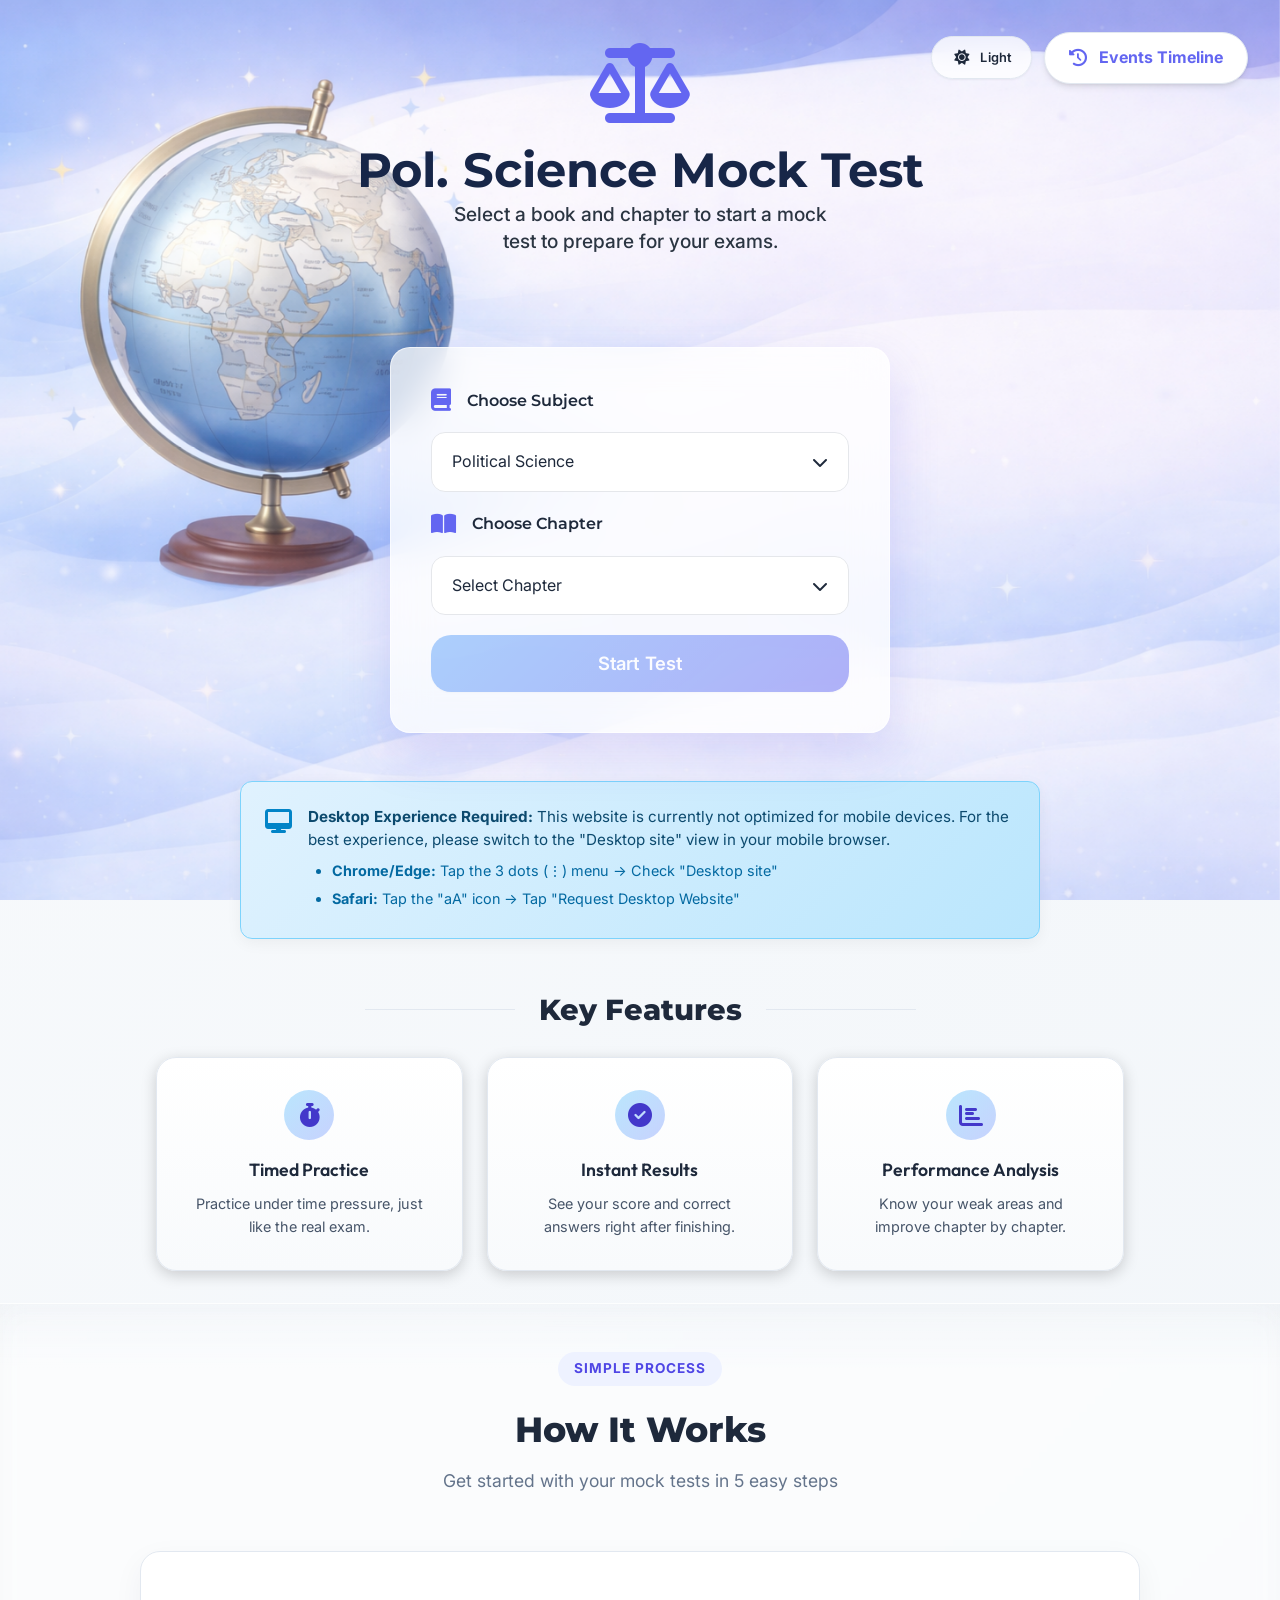
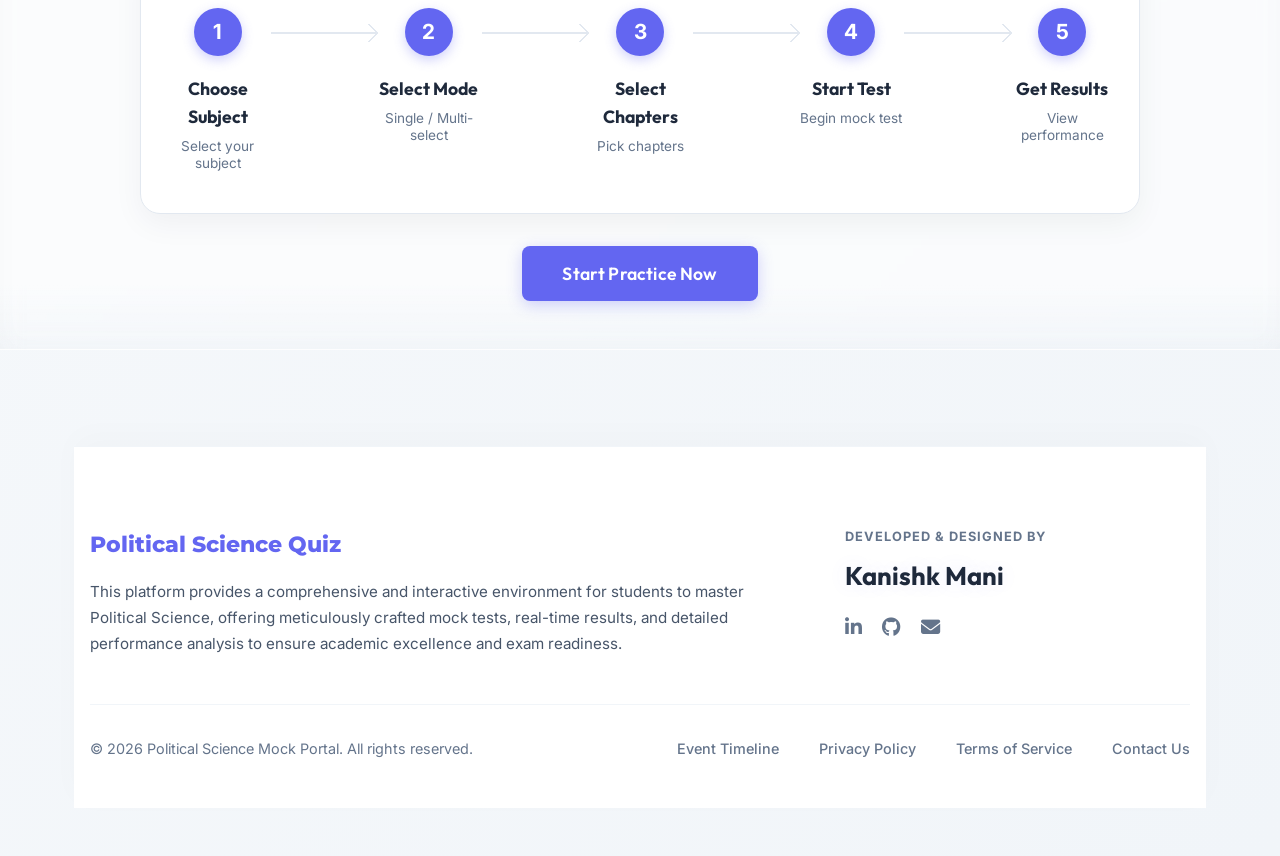
==== commit e63dfa10: "COMMIT CHANGES" ====
--- a/index.html
+++ b/index.html
@@ -17,9 +17,17 @@
     <title>Political Science Mock Test</title>
     <link rel="icon" type="image/png" href="assets/Favicon.png">
 
+    <!-- Theme Flash Prevention (must be before CSS) -->
+    <script>
+        (function(){var t=localStorage.getItem('theme-preference')||'light';
+        if(t==='auto')t=window.matchMedia('(prefers-color-scheme:dark)').matches?'dark':'light';
+        document.documentElement.setAttribute('data-theme',t);})();
+    </script>
+
     <!-- CSS Files -->
     <link rel="stylesheet" href="css/common.css">
     <link rel="stylesheet" href="css/home.css">
+    <link rel="stylesheet" href="css/theme.css">
 
     <!-- Google Fonts -->
     <link
@@ -367,6 +375,7 @@
     <script src="js/registry.js"></script>
     <script src="js/common.js"></script>
     <script src="js/home.js"></script>
+    <script src="js/theme.js"></script>
 </body>
 
 </html>
--- a/css/theme.css
+++ b/css/theme.css
@@ -0,0 +1,1719 @@
+/* ==========================================================================
+   THEME.CSS - Dark Mode / Light Mode / System Default Theme System
+   
+   This file provides the complete theming layer for the application.
+   It is purely additive — NO existing CSS files are modified.
+   
+   Architecture:
+   - :root                  → Light mode variables (exact current colors)
+   - [data-theme="dark"]    → Dark mode overrides
+   - Theme toggle button    → Styles for the UI switcher component
+   - Page-specific dark     → Overrides for each page's unique elements
+   
+   Load this file AFTER all other CSS files on every page.
+   ========================================================================== */
+
+/* ==========================================================================
+   THEME TRANSITION
+   
+   Smooth color transitions when switching themes.
+   Scoped to color-related properties only to avoid interfering with
+   existing layout animations (transforms, opacity, etc.)
+   ========================================================================== */
+[data-theme] *,
+[data-theme] *::before,
+[data-theme] *::after {
+    transition:
+        background-color 0.3s ease,
+        color 0.3s ease,
+        border-color 0.3s ease,
+        box-shadow 0.3s ease,
+        fill 0.3s ease,
+        stroke 0.3s ease;
+}
+
+/* Exclude elements that already have their own critical animations */
+.modal-content,
+.modal-overlay,
+[class*="animate"],
+.palette-btn,
+.option-item,
+.dropdown-content,
+.timer-display,
+.event-card,
+.timeline-node,
+.toggle-slider::before {
+    transition-property: background-color, color, border-color, box-shadow, fill, stroke, transform, opacity !important;
+}
+
+
+/* ==========================================================================
+   DARK MODE — CORE VARIABLE OVERRIDES
+   
+   These override the :root variables defined in common.css.
+   Light mode uses the existing :root values — NO changes needed.
+   ========================================================================== */
+[data-theme="dark"] {
+    /* Primary Colors - Brighter for dark background visibility */
+    --primary-color: #818cf8;
+    --primary-hover: #6366f1;
+    --primary-light: #1e1b4b;
+
+    /* Accent Colors - Brighter cyan for dark mode */
+    --accent-color: #22d3ee;
+    --accent-hover: #06b6d4;
+
+    /* Status Colors - Slightly adjusted for dark backgrounds */
+    --danger-color: #f87171;
+    --danger-hover: #ef4444;
+    --success-color: #4ade80;
+    --success-light: #052e16;
+    --warning-color: #fbbf24;
+
+    /* Background Colors */
+    --bg-color: #0f1117;
+    --bg-secondary: #181a24;
+    --card-bg: #1e2130;
+
+    /* Text Colors */
+    --text-main: #e8eaed;
+    --text-secondary: #a8b1c1;
+    --text-muted: #6b7a90;
+
+    /* Border Colors */
+    --border-color: #2a2e3d;
+    --border-hover: #3a3f52;
+
+    /* Shadows - Darker, more pronounced for depth on dark surfaces */
+    --shadow-sm: 0 1px 3px 0 rgb(0 0 0 / 0.3);
+    --shadow: 0 4px 6px -1px rgb(0 0 0 / 0.4), 0 2px 4px -2px rgb(0 0 0 / 0.3);
+    --shadow-md: 0 10px 15px -3px rgb(0 0 0 / 0.4), 0 4px 6px -4px rgb(0 0 0 / 0.3);
+    --shadow-lg: 0 20px 25px -5px rgb(0 0 0 / 0.5), 0 8px 10px -6px rgb(0 0 0 / 0.4);
+
+    color-scheme: dark;
+}
+
+
+/* ==========================================================================
+   DARK MODE — GLOBAL ELEMENT OVERRIDES
+   
+   Overrides for elements in common.css that use hardcoded colors
+   rather than CSS variables.
+   ========================================================================== */
+
+/* Body background gradient */
+[data-theme="dark"] body {
+    background: linear-gradient(135deg, #0f1117 0%, #141620 100%);
+}
+
+/* Modal content */
+[data-theme="dark"] .modal-content {
+    background: #1e2130;
+}
+
+/* Modal footer */
+[data-theme="dark"] .modal-footer {
+    background: #181a24;
+}
+
+/* Primary button gradients */
+[data-theme="dark"] .primary-btn {
+    background: linear-gradient(135deg, #6366f1, #818cf8);
+}
+
+[data-theme="dark"] .primary-btn:hover:not(:disabled) {
+    background: linear-gradient(135deg, #4f46e5, #6366f1);
+}
+
+/* Accent button gradients */
+[data-theme="dark"] .accent-btn {
+    background: linear-gradient(135deg, #818cf8 0%, #6366f1 100%);
+}
+
+[data-theme="dark"] .accent-btn:hover {
+    background: linear-gradient(135deg, #6366f1 0%, #4f46e5 100%);
+}
+
+/* Secondary button */
+[data-theme="dark"] .secondary-btn {
+    background-color: #181a24;
+    color: #e8eaed;
+    border-color: #2a2e3d;
+}
+
+[data-theme="dark"] .secondary-btn:hover {
+    background-color: #252838;
+    border-color: #3a3f52;
+}
+
+/* Danger button */
+[data-theme="dark"] .danger-btn {
+    background: linear-gradient(135deg, #374151 0%, #1f2937 100%);
+}
+
+[data-theme="dark"] .danger-btn:hover {
+    background: linear-gradient(135deg, #1f2937 0%, #111827 100%);
+}
+
+/* Utility text classes */
+[data-theme="dark"] .success-text {
+    color: #4ade80;
+}
+
+[data-theme="dark"] .danger-text {
+    color: #f87171;
+}
+
+[data-theme="dark"] .muted-text {
+    color: #6b7a90;
+}
+
+/* Positive/Negative marks display */
+[data-theme="dark"] .positive {
+    background: #052e16;
+    color: #4ade80;
+}
+
+[data-theme="dark"] .negative {
+    background: #450a0a;
+    color: #f87171;
+}
+
+
+/* ==========================================================================
+   DARK MODE — HOME PAGE (home.css overrides)
+   ========================================================================== */
+
+/* Home background overlay for dark mode */
+[data-theme="dark"] .home-background {
+    filter: brightness(0.35) saturate(0.7);
+}
+
+/* Hero text */
+[data-theme="dark"] .hero-icon {
+    color: #6366f1;
+}
+
+[data-theme="dark"] .hero h1 {
+    color: #e8eaed;
+}
+
+[data-theme="dark"] .hero p {
+    color: #a8b1c1;
+}
+
+/* Header actions — timeline button */
+[data-theme="dark"] .timeline-nav-btn {
+    background: #1e2130;
+    color: #818cf8;
+    border-color: #2a2e3d;
+}
+
+[data-theme="dark"] .timeline-nav-btn:hover {
+    background: #818cf8;
+    color: white;
+    border-color: #818cf8;
+}
+
+/* Feature cards */
+[data-theme="dark"] .feature-card {
+    background: linear-gradient(180deg, #1e2130 0%, #181a24 100%);
+    border-color: #2a2e3d;
+    box-shadow: 0 4px 15px rgba(0, 0, 0, 0.35);
+}
+
+[data-theme="dark"] .feature-card:hover {
+    box-shadow: 0 8px 25px rgba(0, 0, 0, 0.45);
+}
+
+[data-theme="dark"] .feature-icon {
+    background: linear-gradient(135deg, #1e3a5f, #1e1b4b);
+    color: #818cf8;
+}
+
+/* Selection container (glassmorphism) */
+[data-theme="dark"] .selection-container {
+    background: rgba(30, 33, 48, 0.85);
+    border-color: rgba(42, 46, 61, 0.6);
+    box-shadow: 0 20px 50px rgba(0, 0, 0, 0.45);
+}
+
+/* Dropdown trigger */
+[data-theme="dark"] .dropdown-trigger {
+    background: rgba(24, 26, 36, 0.95);
+    border-color: #2a2e3d;
+    color: #e8eaed;
+}
+
+[data-theme="dark"] .dropdown-trigger:hover {
+    border-color: #3a3f52;
+}
+
+/* Dropdown content */
+[data-theme="dark"] .dropdown-content {
+    background: #1e2130;
+    border-color: #2a2e3d;
+    box-shadow: 0 -10px 25px rgba(0, 0, 0, 0.4);
+}
+
+/* Dropdown header (mode selection) */
+[data-theme="dark"] .dropdown-header {
+    background: #181a24;
+    border-color: #2a2e3d;
+}
+
+/* Book header in chapter list */
+[data-theme="dark"] .book-header {
+    background: rgba(99, 102, 241, 0.85);
+}
+
+/* Chapter items */
+[data-theme="dark"] .chapter-item {
+    border-bottom-color: rgba(42, 46, 61, 0.6);
+}
+
+[data-theme="dark"] .chapter-item:hover,
+[data-theme="dark"] .chapter-item.selected {
+    background: #1e1b4b;
+}
+
+/* Chapter checkbox */
+[data-theme="dark"] .chapter-checkbox {
+    background: #181a24;
+    border-color: #3a3f52;
+}
+
+/* Dropdown footer */
+[data-theme="dark"] .dropdown-footer {
+    background: #1e2130;
+    border-color: #2a2e3d;
+}
+
+/* Selection status badge */
+[data-theme="dark"] .selection-status {
+    background: #1e1b4b;
+    color: #a5b4fc;
+}
+
+/* Apply/Clear buttons */
+[data-theme="dark"] .apply-btn {
+    background: linear-gradient(135deg, #6366f1, #818cf8);
+}
+
+[data-theme="dark"] .apply-btn:hover {
+    background: linear-gradient(135deg, #4f46e5, #6366f1);
+}
+
+[data-theme="dark"] .clear-btn {
+    background: #181a24;
+    color: #a8b1c1;
+    border-color: #2a2e3d;
+}
+
+[data-theme="dark"] .clear-btn:hover {
+    background: #252838;
+    border-color: #3a3f52;
+}
+
+/* Mode hint */
+[data-theme="dark"] .mode-hint.multi-mode,
+[data-theme="dark"] .mode-hint.single-mode {
+    background: #1e1b4b;
+    color: #a5b4fc;
+    border-bottom-color: #818cf8;
+}
+
+[data-theme="dark"] .hint-border {
+    border-bottom-color: #818cf8;
+}
+
+/* Toggle slider */
+[data-theme="dark"] .toggle-slider {
+    background-color: #3a3f52;
+}
+
+/* Mobile info banner */
+[data-theme="dark"] .mobile-info-banner {
+    background: linear-gradient(135deg, #0c2d48, #1a3a5c);
+    border-color: #1e4976;
+}
+
+[data-theme="dark"] .mobile-info-banner i {
+    color: #38bdf8;
+}
+
+[data-theme="dark"] .mobile-info-banner p {
+    color: #bae6fd;
+}
+
+[data-theme="dark"] .desktop-steps {
+    color: #7dd3fc;
+}
+
+/* Features divider */
+[data-theme="dark"] .features-divider .line {
+    background: #2a2e3d;
+}
+
+[data-theme="dark"] .features-title {
+    color: #e8eaed;
+}
+
+/* How to use section */
+[data-theme="dark"] .how-to-use-wrapper {
+    background: linear-gradient(180deg, rgba(15, 17, 23, 0) 0%, rgba(30, 33, 48, 0.6) 10%, rgba(30, 33, 48, 0.6) 90%, rgba(15, 17, 23, 0) 100%);
+    border-top-color: rgba(42, 46, 61, 0.8);
+    border-bottom-color: rgba(42, 46, 61, 0.8);
+}
+
+/* How to use header badge */
+[data-theme="dark"] .how-to-use-header .badge {
+    background: #1e1b4b;
+    color: #a5b4fc;
+}
+
+[data-theme="dark"] .premium-title {
+    color: #e8eaed;
+}
+
+[data-theme="dark"] .how-to-use-header p {
+    color: #6b7a90;
+}
+
+/* Timeline container (how-it-works steps) */
+[data-theme="dark"] .timeline-container {
+    background: #1e2130;
+    border-color: #2a2e3d;
+    box-shadow: 0 10px 30px rgba(0, 0, 0, 0.3);
+}
+
+[data-theme="dark"] .step-number {
+    background: #818cf8;
+    box-shadow: 0 4px 12px rgba(129, 140, 248, 0.3);
+}
+
+[data-theme="dark"] .timeline-step:hover .step-number {
+    background: #6366f1;
+}
+
+[data-theme="dark"] .timeline-step h4 {
+    color: #e8eaed;
+}
+
+[data-theme="dark"] .timeline-step p {
+    color: #6b7a90;
+}
+
+[data-theme="dark"] .timeline-connector {
+    background-color: #2a2e3d;
+}
+
+[data-theme="dark"] .timeline-connector::after {
+    border-top-color: #2a2e3d;
+    border-right-color: #2a2e3d;
+}
+
+/* Practice now button */
+[data-theme="dark"] .practice-now-btn {
+    background: #818cf8;
+    box-shadow: 0 4px 15px rgba(129, 140, 248, 0.3);
+}
+
+[data-theme="dark"] .practice-now-btn:hover {
+    background: #6366f1;
+    box-shadow: 0 6px 20px rgba(129, 140, 248, 0.4);
+}
+
+/* Footer */
+[data-theme="dark"] .home-footer {
+    background: #0f1117;
+    border-top-color: #181a24;
+    box-shadow: 0 -10px 30px rgba(0, 0, 0, 0.2);
+}
+
+[data-theme="dark"] .footer-divider {
+    background: #2a2e3d;
+}
+
+/* Card icon */
+[data-theme="dark"] .card-icon {
+    color: #818cf8;
+}
+
+/* Scrollbar in chapter list */
+[data-theme="dark"] .chapter-list::-webkit-scrollbar-track {
+    background: #181a24;
+}
+
+[data-theme="dark"] .chapter-list::-webkit-scrollbar-thumb {
+    background-color: #818cf8;
+}
+
+/* Radio custom */
+[data-theme="dark"] .radio-custom {
+    border-color: #3a3f52;
+}
+
+
+/* ==========================================================================
+   DARK MODE — INSTRUCTIONS MODAL (home.css overrides)
+   ========================================================================== */
+[data-theme="dark"] .instructions-body {
+    background: #181a24;
+}
+
+[data-theme="dark"] #instr-test-title {
+    color: #e8eaed;
+    border-bottom-color: #3a3f52;
+}
+
+[data-theme="dark"] .instr-section-title {
+    color: #a8b1c1;
+}
+
+[data-theme="dark"] .instr-section-title::before {
+    background: #818cf8;
+}
+
+[data-theme="dark"] .instr-list {
+    color: #a8b1c1;
+}
+
+[data-theme="dark"] .instr-list li {
+    background: #1e2130;
+    border-color: #2a2e3d;
+    box-shadow: 0 2px 4px rgba(0, 0, 0, 0.2);
+}
+
+[data-theme="dark"] .instr-list li::before {
+    color: #818cf8;
+}
+
+[data-theme="dark"] .instr-rules {
+    background: linear-gradient(135deg, #450a0a 0%, #3b0a0a 100%);
+    border-color: #7f1d1d;
+    border-left-color: #f87171;
+}
+
+[data-theme="dark"] .instr-rules ol {
+    color: #fca5a5;
+}
+
+[data-theme="dark"] .instr-rules li::marker {
+    color: #f87171;
+}
+
+[data-theme="dark"] .instr-status-grid {
+    background: #1e2130;
+    border-color: #2a2e3d;
+    box-shadow: 0 4px 10px rgba(0, 0, 0, 0.2);
+}
+
+[data-theme="dark"] .instr-status-item {
+    color: #a8b1c1;
+    background: #181a24;
+    border-color: #2a2e3d;
+}
+
+[data-theme="dark"] .best-practices li {
+    background: linear-gradient(135deg, #052e16 0%, #064e3b 100%);
+    border-color: #065f46;
+    color: #a7f3d0;
+}
+
+[data-theme="dark"] .best-practices i {
+    color: #4ade80;
+}
+
+[data-theme="dark"] #instructions-modal .modal-footer {
+    background: #1e2130;
+    border-top-color: #2a2e3d;
+}
+
+/* Instructions scrollbar */
+[data-theme="dark"] .instructions-body::-webkit-scrollbar-thumb {
+    background: #3a3f52;
+}
+
+/* Not-visited status */
+[data-theme="dark"] .not-visited {
+    background-color: #3a3f52;
+    color: #6b7a90;
+    border-color: #3a3f52;
+}
+
+
+/* ==========================================================================
+   DARK MODE — TEST PAGE (test.css overrides)
+   ========================================================================== */
+
+/* Test header */
+[data-theme="dark"] .test-header {
+    background: linear-gradient(135deg, #1e2130 0%, #181a24 100%);
+    border-bottom-color: #2a2e3d;
+}
+
+/* Exit button */
+[data-theme="dark"] .exit-btn {
+    background: #252838;
+    color: #a8b1c1;
+}
+
+[data-theme="dark"] .exit-btn:hover {
+    background: #450a0a;
+    color: #f87171;
+}
+
+/* Header icon button */
+[data-theme="dark"] .header-icon-btn {
+    background: #252838;
+    color: #a8b1c1;
+}
+
+[data-theme="dark"] .header-icon-btn:hover {
+    background: #1e1b4b;
+    color: #818cf8;
+}
+
+/* Jump to fullscreen button */
+[data-theme="dark"] .jump-btn {
+    background: linear-gradient(135deg, #d97706 0%, #b45309 100%);
+    box-shadow: 0 4px 10px rgba(217, 119, 6, 0.3);
+}
+
+[data-theme="dark"] .jump-btn:hover {
+    background: linear-gradient(135deg, #f59e0b 0%, #d97706 100%);
+    box-shadow: 0 6px 15px rgba(245, 158, 11, 0.4);
+}
+
+/* Timer display */
+[data-theme="dark"] .timer-display {
+    background: linear-gradient(135deg, #052e16 0%, #064e3b 100%);
+    color: #4ade80;
+    border-color: rgba(74, 222, 128, 0.2);
+}
+
+[data-theme="dark"] .timer-display.warning {
+    background: #451a03;
+    color: #fbbf24;
+    border-color: #d97706;
+}
+
+[data-theme="dark"] .timer-display.critical {
+    background: #450a0a;
+    color: #f87171;
+    border-color: #ef4444;
+}
+
+/* Question area */
+[data-theme="dark"] .question-area {
+    background: #1e2130;
+}
+
+[data-theme="dark"] .question-header {
+    background: #1e2130;
+    border-bottom-color: #2a2e3d;
+}
+
+/* Options */
+[data-theme="dark"] .option-item {
+    background: #181a24;
+    border-color: #2a2e3d;
+}
+
+[data-theme="dark"] .option-item:hover {
+    background-color: #1e1b4b;
+    border-color: #818cf8;
+}
+
+[data-theme="dark"] .option-item.selected {
+    background: linear-gradient(135deg, #1e1b4b 0%, #252055 100%);
+    border-color: #818cf8;
+    box-shadow: 0 0 0 3px rgba(129, 140, 248, 0.15);
+}
+
+/* Test footer */
+[data-theme="dark"] .test-footer {
+    background: #181a24;
+    border-top-color: #2a2e3d;
+    box-shadow: 0 -4px 15px rgba(0, 0, 0, 0.2);
+}
+
+/* Sidebar */
+[data-theme="dark"] .sidebar {
+    background: linear-gradient(180deg, #1e2130 0%, #181a24 100%);
+    border-left-color: #2a2e3d;
+}
+
+/* Status legend */
+[data-theme="dark"] .status-legend {
+    background: #181a24;
+    border-color: #2a2e3d;
+}
+
+/* Palette container */
+[data-theme="dark"] .palette-container {
+    background: #181a24;
+    border-color: #2a2e3d;
+}
+
+/* Palette buttons & Status boxes - Core visibility */
+[data-theme="dark"] .palette-btn,
+[data-theme="dark"] .status-box {
+    color: #ffffff !important;
+    /* Ensure white text on colored backgrounds */
+    text-shadow: 0 1px 2px rgba(0, 0, 0, 0.2);
+}
+
+/* Status: Not Visited */
+[data-theme="dark"] .palette-btn.not-visited,
+[data-theme="dark"] .status-box.not-visited {
+    background: #374151 !important;
+    border-color: #4b5563 !important;
+    color: #9ca3af !important;
+    text-shadow: none;
+}
+
+/* Status: Answered */
+[data-theme="dark"] .palette-btn.answered,
+[data-theme="dark"] .status-box.answered {
+    background: linear-gradient(135deg, #16a34a 0%, #15803d 100%) !important;
+    border-color: #16a34a !important;
+}
+
+/* Status: Not Answered */
+[data-theme="dark"] .palette-btn.not-answered,
+[data-theme="dark"] .status-box.not-answered {
+    background: linear-gradient(135deg, #dc2626 0%, #b91c1c 100%) !important;
+    border-color: #dc2626 !important;
+}
+
+/* Status: Marked for Review */
+[data-theme="dark"] .palette-btn.review,
+[data-theme="dark"] .status-box.review {
+    background: linear-gradient(135deg, #9333ea 0%, #7e22ce 100%) !important;
+    border-color: #9333ea !important;
+}
+
+/* Status: Answered & Marked for Review */
+[data-theme="dark"] .palette-btn.answered-review,
+[data-theme="dark"] .status-box.answered-review {
+    background: linear-gradient(135deg, #16a34a 50%, #9333ea 50%) !important;
+    border-color: #16a34a !important;
+}
+
+/* Active/current question button highlight */
+[data-theme="dark"] .palette-btn.active {
+    outline: 3px solid #818cf8 !important;
+    outline-offset: 2px;
+    border-color: #818cf8 !important;
+    background-color: #1e2130;
+    transform: scale(1.1);
+    box-shadow: 0 0 15px rgba(129, 140, 248, 0.4);
+}
+
+/* Ensure active state doesn't lose its status color if Answered/Review etc */
+[data-theme="dark"] .palette-btn.active.answered {
+    background: linear-gradient(135deg, #16a34a 0%, #15803d 100%) !important;
+}
+
+[data-theme="dark"] .palette-btn.active.not-answered {
+    background: linear-gradient(135deg, #dc2626 0%, #b91c1c 100%) !important;
+}
+
+[data-theme="dark"] .palette-btn.active.review {
+    background: linear-gradient(135deg, #9333ea 0%, #7e22ce 100%) !important;
+}
+
+[data-theme="dark"] .palette-btn.active.answered-review {
+    background: linear-gradient(135deg, #16a34a 50%, #9333ea 50%) !important;
+}
+
+
+/* ==========================================================================
+   DARK MODE — RESULT PAGE (result.css overrides)
+   ========================================================================== */
+
+/* Result view background */
+[data-theme="dark"] #result-view {
+    background-color: #0f1117;
+    background-image: none;
+}
+
+/* Result navbar */
+[data-theme="dark"] .result-navbar {
+    background: rgba(30, 33, 48, 0.6);
+    backdrop-filter: blur(10px);
+    border-bottom-color: rgba(42, 46, 61, 0.3);
+}
+
+/* Navbar buttons */
+[data-theme="dark"] .retake-btn {
+    background: linear-gradient(135deg, #818cf8, #6366f1);
+    box-shadow: 0 8px 20px rgba(129, 140, 248, 0.25);
+}
+
+[data-theme="dark"] .home-btn {
+    background: #1e2130;
+    color: #a8b1c1;
+    box-shadow: 0 4px 12px rgba(0, 0, 0, 0.3);
+}
+
+[data-theme="dark"] .home-btn:hover {
+    box-shadow: 0 8px 20px rgba(0, 0, 0, 0.4);
+}
+
+/* Result header */
+[data-theme="dark"] .header-info h1 {
+    color: #e8eaed;
+}
+
+[data-theme="dark"] .header-info p {
+    color: #6b7a90;
+}
+
+/* View answer key button */
+[data-theme="dark"] .view-answer-btn {
+    background: #1e2130;
+    border-color: #3a3f52;
+    color: #a8b1c1;
+}
+
+[data-theme="dark"] .view-answer-btn:hover {
+    box-shadow: 0 8px 20px rgba(0, 0, 0, 0.3);
+}
+
+/* Result cards */
+[data-theme="dark"] .result-card {
+    background: rgba(30, 33, 48, 0.85);
+    border-color: rgba(42, 46, 61, 0.9);
+    box-shadow: 0 8px 32px rgba(0, 0, 0, 0.25);
+}
+
+[data-theme="dark"] .result-card:hover {
+    background: rgba(37, 40, 56, 0.9);
+    box-shadow: 0 12px 40px rgba(0, 0, 0, 0.3);
+}
+
+/* Chart */
+[data-theme="dark"] .chart-container::before {
+    background: #252838;
+    opacity: 0.4;
+}
+
+[data-theme="dark"] .chart-bg {
+    stroke: #2a2e3d;
+}
+
+[data-theme="dark"] .chart-center small {
+    color: #6b7a90;
+}
+
+[data-theme="dark"] .earned-text {
+    color: #4ade80;
+}
+
+[data-theme="dark"] .total-text {
+    color: #e8eaed;
+}
+
+[data-theme="dark"] .separator-text {
+    color: #3a3f52;
+}
+
+/* Overview */
+[data-theme="dark"] .overview-title {
+    color: #e8eaed;
+}
+
+[data-theme="dark"] .time-block .label {
+    color: #6b7a90;
+}
+
+[data-theme="dark"] .time-block .value {
+    color: #818cf8;
+}
+
+/* Overview details box */
+[data-theme="dark"] .overview-details-box {
+    background: linear-gradient(135deg, #181a24 0%, #1e2130 100%);
+    border-color: #2a2e3d;
+}
+
+[data-theme="dark"] .badge-row {
+    border-bottom-color: #2a2e3d;
+}
+
+[data-theme="dark"] .badge-info h4 {
+    color: #e8eaed;
+}
+
+[data-theme="dark"] .badge-icon {
+    background: linear-gradient(135deg, #818cf8, #6366f1);
+    box-shadow: 0 8px 24px rgba(129, 140, 248, 0.25);
+}
+
+[data-theme="dark"] .legend-label {
+    color: #e8eaed;
+}
+
+/* Performance card */
+[data-theme="dark"] .perf-icon {
+    background: linear-gradient(135deg, #818cf8, #6366f1);
+    box-shadow: 0 8px 24px rgba(129, 140, 248, 0.25);
+}
+
+[data-theme="dark"] .perf-icon::before {
+    background: #252838;
+}
+
+[data-theme="dark"] .perf-content h2 {
+    color: #e8eaed;
+}
+
+[data-theme="dark"] .perf-content p {
+    color: #6b7a90;
+}
+
+[data-theme="dark"] .perf-percent {
+    border-left-color: #2a2e3d;
+}
+
+[data-theme="dark"] #msg-percent {
+    color: #818cf8;
+}
+
+[data-theme="dark"] .perf-percent span {
+    color: #a8b1c1;
+}
+
+/* Summary card stats */
+[data-theme="dark"] .stats-list li {
+    color: #a8b1c1;
+}
+
+[data-theme="dark"] .stats-list li:hover {
+    background: rgba(129, 140, 248, 0.05);
+}
+
+[data-theme="dark"] .stats-list li .line {
+    border-bottom-color: #2a2e3d;
+}
+
+[data-theme="dark"] .stats-list li span:last-child {
+    color: #e8eaed;
+}
+
+/* Breakdown section */
+[data-theme="dark"] .breakdown-header h2 {
+    color: #e8eaed;
+}
+
+[data-theme="dark"] .view-solutions {
+    color: #a8b1c1;
+}
+
+[data-theme="dark"] .view-solutions:hover {
+    color: #818cf8;
+}
+
+/* Filter bar */
+[data-theme="dark"] .filter-bar {
+    background: rgba(24, 26, 36, 0.5);
+    border-bottom-color: rgba(42, 46, 61, 0.5);
+}
+
+[data-theme="dark"] .filter-btn {
+    color: #a8b1c1;
+}
+
+[data-theme="dark"] .filter-btn:hover {
+    background: rgba(129, 140, 248, 0.1);
+    color: #818cf8;
+}
+
+[data-theme="dark"] .filter-btn.active {
+    background: #6366f1;
+    color: white;
+}
+
+[data-theme="dark"] .count-badge {
+    background: #252838;
+    color: #6b7a90;
+}
+
+[data-theme="dark"] .count-badge.success {
+    background: rgba(74, 222, 128, 0.12);
+    color: #4ade80;
+}
+
+[data-theme="dark"] .count-badge.danger {
+    background: rgba(248, 113, 113, 0.12);
+    color: #f87171;
+}
+
+[data-theme="dark"] .count-badge.muted {
+    background: rgba(107, 122, 144, 0.12);
+    color: #a8b1c1;
+}
+
+/* Breakdown table */
+[data-theme="dark"] .breakdown-table th {
+    color: #6b7a90;
+    border-bottom-color: #2a2e3d;
+}
+
+[data-theme="dark"] .breakdown-table td {
+    border-bottom-color: #1e2130;
+    color: #e8eaed;
+}
+
+[data-theme="dark"] .breakdown-table tr:hover td {
+    background: rgba(30, 33, 48, 0.5);
+}
+
+/* Status pills */
+[data-theme="dark"] .status-pill.success {
+    background: rgba(74, 222, 128, 0.1);
+    color: #4ade80;
+}
+
+[data-theme="dark"] .status-pill.danger {
+    background: rgba(248, 113, 113, 0.1);
+    color: #f87171;
+}
+
+[data-theme="dark"] .status-pill.muted {
+    background: rgba(107, 122, 144, 0.1);
+    color: #6b7a90;
+}
+
+/* Marks cell */
+[data-theme="dark"] .marks-cell.success-text {
+    color: #4ade80;
+}
+
+[data-theme="dark"] .marks-cell.danger-text {
+    color: #f87171;
+}
+
+[data-theme="dark"] .marks-cell.muted-text {
+    color: #6b7a90;
+}
+
+/* Analysis section */
+[data-theme="dark"] .analysis-title {
+    color: #e8eaed;
+}
+
+[data-theme="dark"] .analysis-item {
+    background: #1e2130;
+    border-color: #2a2e3d;
+}
+
+[data-theme="dark"] .analysis-item:hover {
+    box-shadow: 0 4px 20px rgba(0, 0, 0, 0.3);
+}
+
+[data-theme="dark"] .analysis-item .chapter-name {
+    color: #e8eaed;
+}
+
+[data-theme="dark"] .chapter-score {
+    color: #6b7a90;
+}
+
+[data-theme="dark"] .chapter-score .count-val.success {
+    color: #4ade80;
+}
+
+[data-theme="dark"] .chapter-score .count-val.warning {
+    color: #fbbf24;
+}
+
+[data-theme="dark"] .chapter-score .count-val.danger {
+    color: #f87171;
+}
+
+/* Progress bar track */
+[data-theme="dark"] .progress-container {
+    background: #2a2e3d;
+}
+
+/* Responsive — perf-percent border */
+@media (max-width: 768px) {
+    [data-theme="dark"] .perf-percent {
+        border-top-color: #2a2e3d;
+    }
+}
+
+/* Chart tooltip */
+[data-theme="dark"] #chart-tooltip {
+    background: #e8eaed;
+    color: #0f1117;
+    box-shadow: 0 8px 20px rgba(0, 0, 0, 0.5);
+}
+
+
+/* ==========================================================================
+   DARK MODE — ANSWER KEY PAGE (answer-key.css overrides)
+   ========================================================================== */
+
+/* Answer key view background */
+[data-theme="dark"] #answer-key-view {
+    background-color: #0f1117;
+    background-image: none;
+}
+
+/* Answer key container */
+[data-theme="dark"] .answer-key-container {
+    background: rgba(30, 33, 48, 0.6);
+    border-color: rgba(42, 46, 61, 0.3);
+}
+
+/* Answer key header */
+[data-theme="dark"] .answer-key-header {
+    border-bottom-color: rgba(42, 46, 61, 0.3);
+}
+
+[data-theme="dark"] .answer-key-header h2 {
+    color: #818cf8;
+}
+
+[data-theme="dark"] .answer-key-header h2 i {
+    color: #818cf8;
+}
+
+/* Question navigator */
+[data-theme="dark"] .question-navigator {
+    background: rgba(30, 33, 48, 0.7);
+    border-color: rgba(42, 46, 61, 0.4);
+    box-shadow: 0 4px 20px rgba(0, 0, 0, 0.3);
+}
+
+[data-theme="dark"] .navigator-header {
+    border-bottom-color: rgba(42, 46, 61, 0.3);
+}
+
+[data-theme="dark"] .navigator-header h3 {
+    color: #a8b1c1;
+}
+
+[data-theme="dark"] .navigator-header h3 i {
+    color: #818cf8;
+}
+
+/* Nav items */
+[data-theme="dark"] .nav-item {
+    background: #252838;
+    color: #a8b1c1;
+}
+
+[data-theme="dark"] .nav-item:hover {
+    box-shadow: 0 4px 12px rgba(0, 0, 0, 0.3);
+}
+
+[data-theme="dark"] .nav-item.correct {
+    background: #064e3b;
+    color: #4ade80;
+}
+
+[data-theme="dark"] .nav-item.incorrect {
+    background: #450a0a;
+    color: #f87171;
+}
+
+[data-theme="dark"] .nav-item.skipped {
+    background: #252838;
+    color: #a8b1c1;
+}
+
+[data-theme="dark"] .nav-item.active {
+    box-shadow: 0 0 0 2px #1e2130, 0 0 0 5px #818cf8;
+}
+
+[data-theme="dark"] .nav-item.active.correct {
+    background: #4ade80;
+    color: #052e16;
+}
+
+[data-theme="dark"] .nav-item.active.incorrect {
+    background: #f87171;
+    color: #450a0a;
+}
+
+[data-theme="dark"] .nav-item.active.skipped {
+    background: #818cf8;
+    color: white;
+}
+
+/* Question card */
+[data-theme="dark"] .answer-key-question {
+    background: #1e2130;
+    border-color: #2a2e3d;
+    box-shadow: 0 4px 20px rgba(0, 0, 0, 0.2);
+}
+
+[data-theme="dark"] .answer-key-question:hover {
+    box-shadow: 0 10px 30px rgba(0, 0, 0, 0.3);
+}
+
+[data-theme="dark"] .answer-key-question-header {
+    border-bottom-color: #2a2e3d;
+}
+
+/* Status badges */
+[data-theme="dark"] .answer-key-status.correct {
+    background: rgba(74, 222, 128, 0.1);
+    color: #4ade80;
+}
+
+[data-theme="dark"] .answer-key-status.incorrect {
+    background: rgba(248, 113, 113, 0.1);
+    color: #f87171;
+}
+
+[data-theme="dark"] .answer-key-status.skipped {
+    background: rgba(107, 122, 144, 0.1);
+    color: #6b7a90;
+}
+
+/* Option cards */
+[data-theme="dark"] .answer-key-option {
+    background: #181a24;
+    border-color: #2a2e3d;
+}
+
+[data-theme="dark"] .answer-key-option.correct-answer {
+    background: rgba(74, 222, 128, 0.08);
+    border-color: #4ade80;
+}
+
+[data-theme="dark"] .answer-key-option.user-answer {
+    background: linear-gradient(135deg, rgba(248, 113, 113, 0.08) 0%, rgba(248, 113, 113, 0.12) 100%);
+    border-color: #f87171;
+}
+
+[data-theme="dark"] .answer-key-option.correct-answer.user-answer {
+    background: rgba(74, 222, 128, 0.08);
+    border-color: #4ade80;
+}
+
+/* Answer key scrollbar */
+[data-theme="dark"] .answer-key-content::-webkit-scrollbar-track {
+    background: rgba(24, 26, 36, 0.3);
+}
+
+[data-theme="dark"] .answer-key-content::-webkit-scrollbar-thumb {
+    background: rgba(129, 140, 248, 0.3);
+}
+
+[data-theme="dark"] .answer-key-content::-webkit-scrollbar-thumb:hover {
+    background: rgba(129, 140, 248, 0.5);
+}
+
+/* Navigator grid scrollbar */
+[data-theme="dark"] .navigator-grid::-webkit-scrollbar-thumb {
+    background: rgba(129, 140, 248, 0.2);
+}
+
+
+/* ==========================================================================
+   DARK MODE — TIMELINE PAGE (timeline.css overrides)
+   ========================================================================== */
+
+/* Timeline page body */
+[data-theme="dark"] .timeline-page {
+    background: #0f1117;
+}
+
+/* Page background */
+[data-theme="dark"] .page-background {
+    filter: brightness(0.25) saturate(0.5);
+}
+
+[data-theme="dark"] .page-background::after {
+    background: linear-gradient(135deg, rgba(15, 17, 23, 0.7) 0%, rgba(30, 33, 48, 0.7) 100%);
+}
+
+/* Back button */
+[data-theme="dark"] .back-btn {
+    color: #e8eaed;
+    background: rgba(30, 33, 48, 0.6);
+}
+
+[data-theme="dark"] .back-btn:hover {
+    color: #818cf8;
+    background: rgba(30, 33, 48, 0.9);
+}
+
+/* Fullscreen button */
+[data-theme="dark"] .fullscreen-btn {
+    background: rgba(30, 33, 48, 0.6);
+    color: #e8eaed;
+    border-color: rgba(42, 46, 61, 0.8);
+}
+
+[data-theme="dark"] .fullscreen-btn:hover {
+    color: #818cf8;
+    background: rgba(30, 33, 48, 0.9);
+}
+
+/* Timeline header */
+[data-theme="dark"] .timeline-header h1 {
+    color: #e8eaed;
+}
+
+[data-theme="dark"] .timeline-header p {
+    color: #a8b1c1;
+}
+
+/* Controls card */
+[data-theme="dark"] .timeline-controls-card {
+    background: rgba(30, 33, 48, 0.95);
+    border-color: rgba(42, 46, 61, 0.8);
+    box-shadow: 0 10px 30px rgba(0, 0, 0, 0.35);
+}
+
+[data-theme="dark"] .control-group label {
+    color: #6b7a90;
+}
+
+/* Timeline dropdowns */
+[data-theme="dark"] .timeline-page .dropdown-trigger {
+    background: #181a24;
+    border-color: #2a2e3d;
+    color: #e8eaed;
+}
+
+[data-theme="dark"] .timeline-page .dropdown-trigger:hover {
+    border-color: #818cf8;
+    background: #1e2130;
+}
+
+[data-theme="dark"] .timeline-page .dropdown-trigger i {
+    color: #818cf8;
+}
+
+[data-theme="dark"] .timeline-page .dropdown-content {
+    background: #1e2130;
+    border-color: rgba(129, 140, 248, 0.1);
+    box-shadow: 0 10px 25px rgba(0, 0, 0, 0.4);
+}
+
+/* Radio option */
+[data-theme="dark"] .radio-option {
+    border-bottom-color: #2a2e3d;
+}
+
+[data-theme="dark"] .radio-option:hover {
+    background: #181a24;
+    color: #818cf8;
+    border-left-color: #818cf8;
+}
+
+[data-theme="dark"] .radio-option.selected {
+    background: #1e1b4b;
+}
+
+[data-theme="dark"] .timeline-page .radio-custom {
+    border-color: #3a3f52;
+}
+
+[data-theme="dark"] .radio-option.selected .radio-custom {
+    border-color: #818cf8;
+}
+
+[data-theme="dark"] .radio-option.selected .radio-custom::after {
+    background: #818cf8;
+}
+
+[data-theme="dark"] .option-label {
+    color: #e8eaed;
+}
+
+/* Timeline chapter items */
+[data-theme="dark"] .timeline-page .chapter-item {
+    border-bottom-color: #1e2130;
+}
+
+[data-theme="dark"] .timeline-page .chapter-item:hover {
+    background: #181a24;
+    color: #818cf8;
+    border-left-color: #818cf8;
+}
+
+[data-theme="dark"] .timeline-page .chapter-item.selected {
+    background: #1e1b4b;
+}
+
+[data-theme="dark"] .timeline-page .chapter-checkbox {
+    border-color: #3a3f52;
+    background: #181a24;
+}
+
+[data-theme="dark"] .timeline-page .chapter-item.selected .chapter-checkbox {
+    background: #818cf8;
+    border-color: #818cf8;
+}
+
+[data-theme="dark"] .timeline-page .chapter-name {
+    color: #e8eaed;
+}
+
+/* Timeline options list scrollbar */
+[data-theme="dark"] .options-list::-webkit-scrollbar-track {
+    background: #181a24;
+}
+
+[data-theme="dark"] .options-list::-webkit-scrollbar-thumb {
+    background: rgba(129, 140, 248, 0.35);
+}
+
+[data-theme="dark"] .options-list::-webkit-scrollbar-thumb:hover {
+    background: rgba(129, 140, 248, 0.6);
+}
+
+/* Timeline wrapper scrollbar */
+[data-theme="dark"] .timeline-wrapper {
+    scrollbar-color: #818cf8 rgba(129, 140, 248, 0.05);
+}
+
+[data-theme="dark"] .timeline-wrapper::-webkit-scrollbar-track {
+    background: rgba(129, 140, 248, 0.03);
+}
+
+[data-theme="dark"] .timeline-wrapper::-webkit-scrollbar-thumb {
+    background: rgba(129, 140, 248, 0.3);
+}
+
+[data-theme="dark"] .timeline-wrapper::-webkit-scrollbar-thumb:hover {
+    background: rgba(129, 140, 248, 0.5);
+}
+
+/* Event cards */
+[data-theme="dark"] .event-card {
+    background: rgba(30, 33, 48, 0.98);
+    border-color: rgba(42, 46, 61, 0.8);
+    box-shadow: 0 4px 20px rgba(0, 0, 0, 0.3);
+}
+
+[data-theme="dark"] .event-card:hover {
+    border-color: #818cf8;
+    box-shadow: 0 12px 40px rgba(129, 140, 248, 0.2);
+}
+
+[data-theme="dark"] .event-card-header {
+    border-bottom-color: rgba(129, 140, 248, 0.15);
+    color: #818cf8;
+}
+
+[data-theme="dark"] .event-card h3 {
+    color: #e8eaed;
+}
+
+[data-theme="dark"] .event-card p {
+    color: #a8b1c1;
+}
+
+/* Card tags */
+[data-theme="dark"] .tag-cwp {
+    background: linear-gradient(135deg, #1e1b4b, #312e81);
+    color: #a5b4fc;
+}
+
+[data-theme="dark"] .tag-pisi {
+    background: linear-gradient(135deg, #451a03, #78350f);
+    color: #fde68a;
+}
+
+/* Event card description scrollbar */
+[data-theme="dark"] .event-card p::-webkit-scrollbar-track {
+    background: rgba(24, 26, 36, 0.5);
+}
+
+[data-theme="dark"] .event-card p::-webkit-scrollbar-thumb {
+    background: rgba(129, 140, 248, 0.3);
+}
+
+[data-theme="dark"] .event-card p::-webkit-scrollbar-thumb:hover {
+    background: rgba(129, 140, 248, 0.5);
+}
+
+/* Timeline node */
+[data-theme="dark"] .timeline-node {
+    background: #1e2130;
+    border-color: #818cf8;
+    box-shadow: 0 0 0 4px rgba(129, 140, 248, 0.1),
+        0 0 20px rgba(129, 140, 248, 0.2);
+}
+
+[data-theme="dark"] .timeline-item:hover .timeline-node {
+    background: #818cf8;
+    border-color: #1e2130;
+    box-shadow: 0 0 0 6px rgba(129, 140, 248, 0.15),
+        0 0 30px rgba(129, 140, 248, 0.4);
+}
+
+/* Timeline year label */
+[data-theme="dark"] .timeline-year {
+    color: #e8eaed;
+}
+
+/* No events message */
+[data-theme="dark"] .no-events {
+    color: #6b7a90;
+    background: rgba(30, 33, 48, 0.5);
+}
+
+/* Timeline footer */
+[data-theme="dark"] .timeline-footer {
+    color: #6b7a90;
+    border-top-color: rgba(129, 140, 248, 0.1);
+}
+
+
+/* ==========================================================================
+   DARK MODE — DOC PAGES (privacy, terms, contact inline style overrides)
+   ========================================================================== */
+
+/* Doc page body */
+[data-theme="dark"] .doc-page {
+    background-color: #0f1117;
+}
+
+/* Doc hero gradient — intentionally kept bright as brand accent */
+[data-theme="dark"] .doc-hero {
+    background: linear-gradient(135deg, #312e81 0%, #1e1b4b 100%);
+}
+
+/* Doc container (main content card) */
+[data-theme="dark"] .doc-container {
+    background: #1e2130;
+    box-shadow: 0 20px 50px rgba(0, 0, 0, 0.4);
+}
+
+/* Doc section text */
+[data-theme="dark"] .doc-section h2 {
+    color: #818cf8;
+}
+
+[data-theme="dark"] .doc-section p,
+[data-theme="dark"] .doc-section ul {
+    color: #a8b1c1;
+}
+
+/* Back home button */
+[data-theme="dark"] .back-home {
+    background: #1e2130;
+    color: #818cf8;
+    box-shadow: 0 4px 15px rgba(0, 0, 0, 0.3);
+}
+
+[data-theme="dark"] .back-home:hover {
+    box-shadow: 0 6px 20px rgba(0, 0, 0, 0.4);
+}
+
+/* Contact page specific */
+[data-theme="dark"] .contact-container {
+    background: #1e2130;
+    box-shadow: 0 20px 50px rgba(0, 0, 0, 0.4);
+}
+
+[data-theme="dark"] .contact-icon {
+    background: #1e1b4b;
+    color: #818cf8;
+}
+
+[data-theme="dark"] .contact-text {
+    color: #a8b1c1;
+}
+
+[data-theme="dark"] .email-box {
+    background: #181a24;
+}
+
+[data-theme="dark"] .email-box i {
+    color: #818cf8;
+}
+
+[data-theme="dark"] .email-box a {
+    color: #e8eaed;
+}
+
+[data-theme="dark"] .response-time {
+    color: #6b7a90;
+}
+
+
+/* ==========================================================================
+   THEME TOGGLE BUTTON
+   
+   Premium pill-shaped toggle that cycles through Light/Dark/System.
+   Injected dynamically by theme.js into each page's header area.
+   ========================================================================== */
+.theme-toggle-btn {
+    display: inline-flex;
+    align-items: center;
+    gap: 0.5rem;
+    padding: 0.6rem 1.15rem;
+    border: 1px solid var(--border-color);
+    border-radius: 30px;
+    background: rgba(255, 255, 255, 0.8);
+    backdrop-filter: blur(12px);
+    -webkit-backdrop-filter: blur(12px);
+    cursor: pointer;
+    font-family: 'Outfit', sans-serif;
+    font-size: 0.85rem;
+    font-weight: 600;
+    color: var(--text-main);
+    transition: all 0.3s ease;
+    box-shadow: var(--shadow-sm);
+    position: relative;
+    z-index: 100;
+    white-space: nowrap;
+    user-select: none;
+}
+
+.theme-toggle-btn:hover {
+    transform: translateY(-2px);
+    box-shadow: var(--shadow);
+    border-color: var(--primary-color);
+}
+
+.theme-toggle-btn:active {
+    transform: translateY(0);
+}
+
+/* Icon inside toggle */
+.theme-toggle-btn .theme-icon {
+    display: flex;
+    align-items: center;
+    justify-content: center;
+    width: 22px;
+    height: 22px;
+    font-size: 0.95rem;
+    transition: transform 0.4s cubic-bezier(0.34, 1.56, 0.64, 1);
+}
+
+.theme-toggle-btn:hover .theme-icon {
+    transform: rotate(25deg);
+}
+
+/* Label text */
+.theme-toggle-btn .theme-label {
+    font-size: 0.8rem;
+    letter-spacing: 0.02em;
+}
+
+/* Dark mode toggle appearance */
+[data-theme="dark"] .theme-toggle-btn {
+    background: rgba(30, 33, 48, 0.85);
+    border-color: #2a2e3d;
+    color: #e8eaed;
+}
+
+[data-theme="dark"] .theme-toggle-btn:hover {
+    border-color: #818cf8;
+    background: rgba(37, 40, 56, 0.9);
+}
+
+/* Tooltip (shows full mode name on hover) */
+.theme-toggle-btn::after {
+    content: attr(data-tooltip);
+    position: absolute;
+    top: calc(100% + 8px);
+    left: 50%;
+    transform: translateX(-50%) scale(0.9);
+    background: var(--text-main);
+    color: var(--card-bg);
+    padding: 0.35rem 0.75rem;
+    border-radius: 8px;
+    font-size: 0.72rem;
+    font-weight: 600;
+    letter-spacing: 0.03em;
+    white-space: nowrap;
+    pointer-events: none;
+    opacity: 0;
+    transition: opacity 0.2s ease, transform 0.2s ease;
+    z-index: 999;
+    box-shadow: 0 4px 12px rgba(0, 0, 0, 0.2);
+}
+
+.theme-toggle-btn:hover::after {
+    opacity: 1;
+    transform: translateX(-50%) scale(1);
+}
+
+/* ==========================================================================
+   PAGE-SPECIFIC POSITIONING (Fixed Toggles)
+   ========================================================================== */
+
+/* Timeline Page: Positioned to the left of the Fullscreen button */
+.theme-toggle-btn.timeline-toggle {
+    position: fixed;
+    top: 1.5rem;
+    right: 6.5rem;
+    /* Fullscreen is at 3rem + 42px width + 12px gap */
+    z-index: 1001;
+}
+
+/* Doc Pages: Positioned in the top-right corner */
+.theme-toggle-btn.doc-toggle {
+    position: fixed;
+    top: 2rem;
+    right: 2rem;
+    z-index: 1001;
+}
+
+
+/* ==========================================================================
+   DARK MODE — GLOBAL SCROLLBAR
+   ========================================================================== */
+[data-theme="dark"] ::-webkit-scrollbar {
+    width: 8px;
+    height: 8px;
+}
+
+[data-theme="dark"] ::-webkit-scrollbar-track {
+    background: #0f1117;
+}
+
+[data-theme="dark"] ::-webkit-scrollbar-thumb {
+    background: #3a3f52;
+    border-radius: 10px;
+}
+
+[data-theme="dark"] ::-webkit-scrollbar-thumb:hover {
+    background: #4a5068;
+}
+
+/* Firefox scrollbar for dark mode */
+[data-theme="dark"] * {
+    scrollbar-color: #3a3f52 #0f1117;
+}
+
+
+/* ==========================================================================
+   DARK MODE — FORM ELEMENT GLOBAL OVERRIDES
+   ========================================================================== */
+[data-theme="dark"] input,
+[data-theme="dark"] select,
+[data-theme="dark"] textarea {
+    background-color: #181a24;
+    color: #e8eaed;
+    border-color: #2a2e3d;
+}
+
+[data-theme="dark"] input::placeholder,
+[data-theme="dark"] textarea::placeholder {
+    color: #6b7a90;
+}
+
+[data-theme="dark"] input:focus,
+[data-theme="dark"] select:focus,
+[data-theme="dark"] textarea:focus {
+    border-color: #818cf8;
+    box-shadow: 0 0 0 3px rgba(129, 140, 248, 0.15);
+    outline: none;
+}
